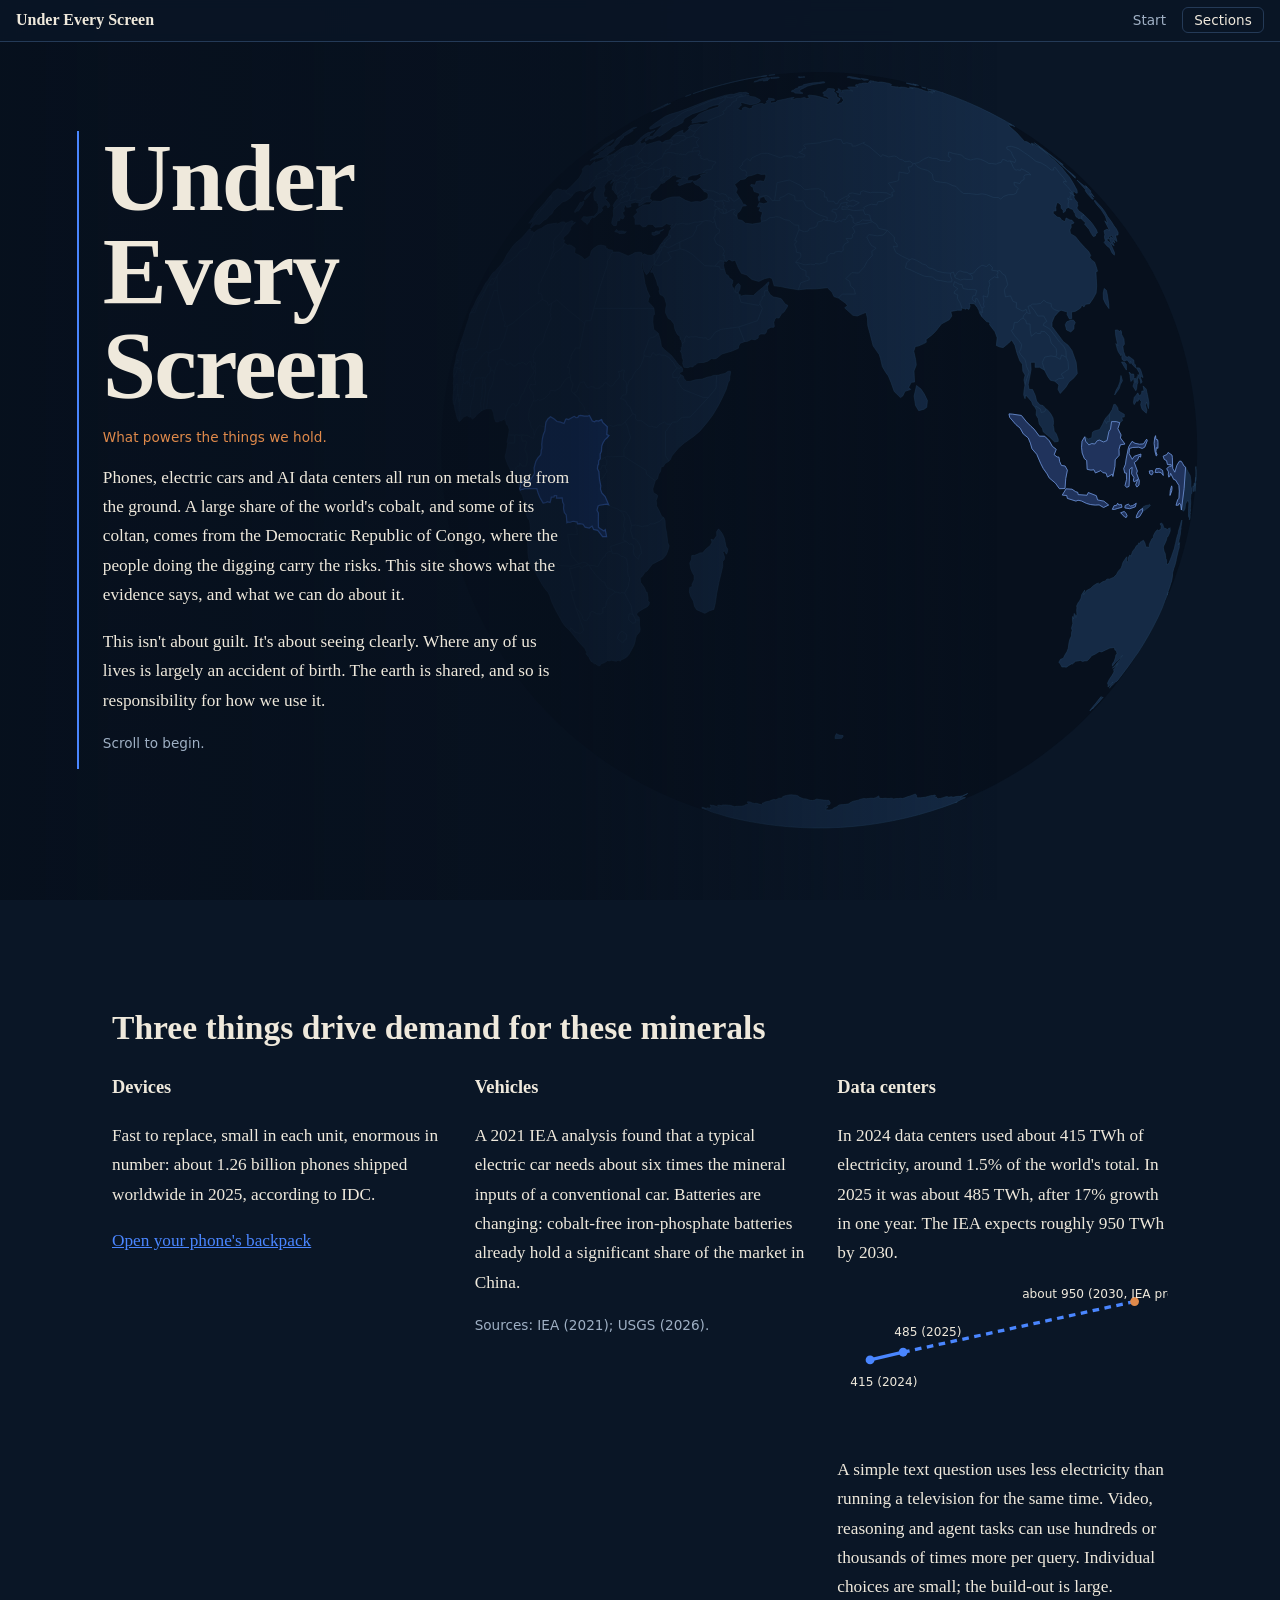
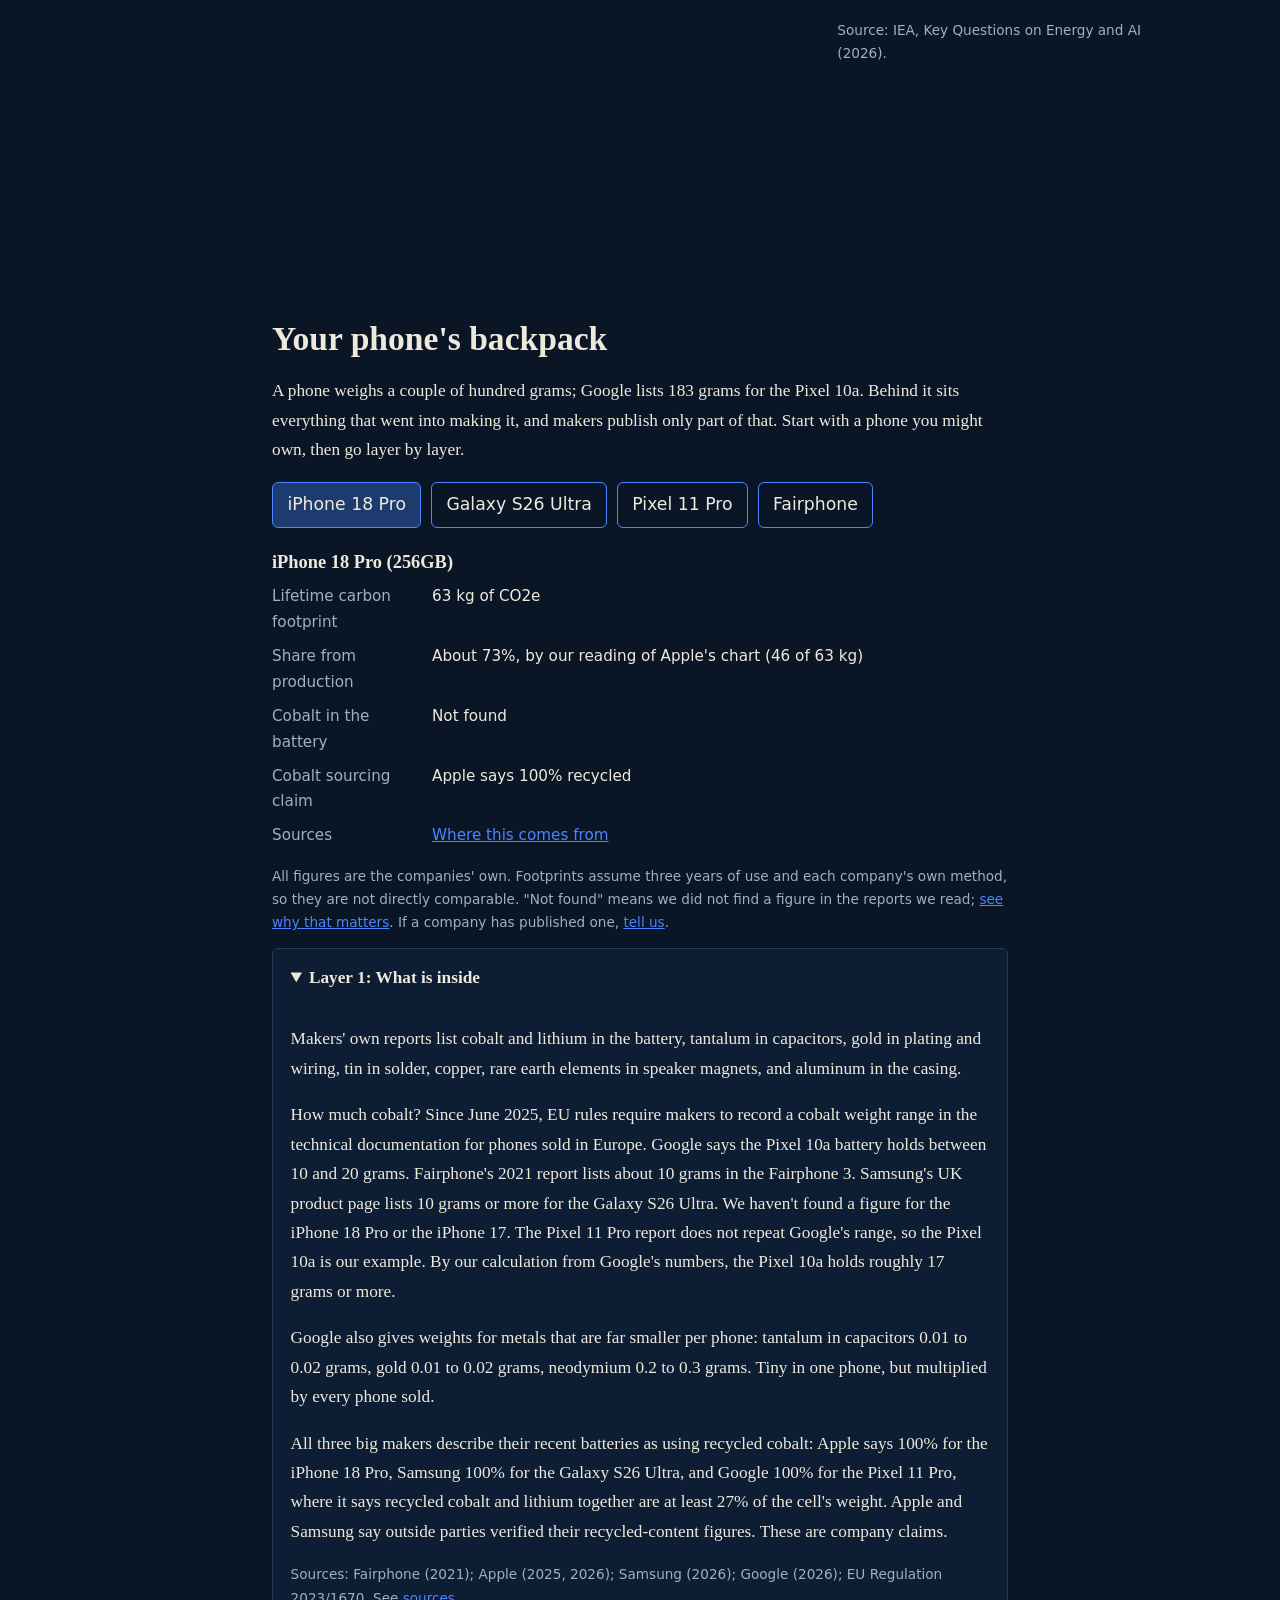
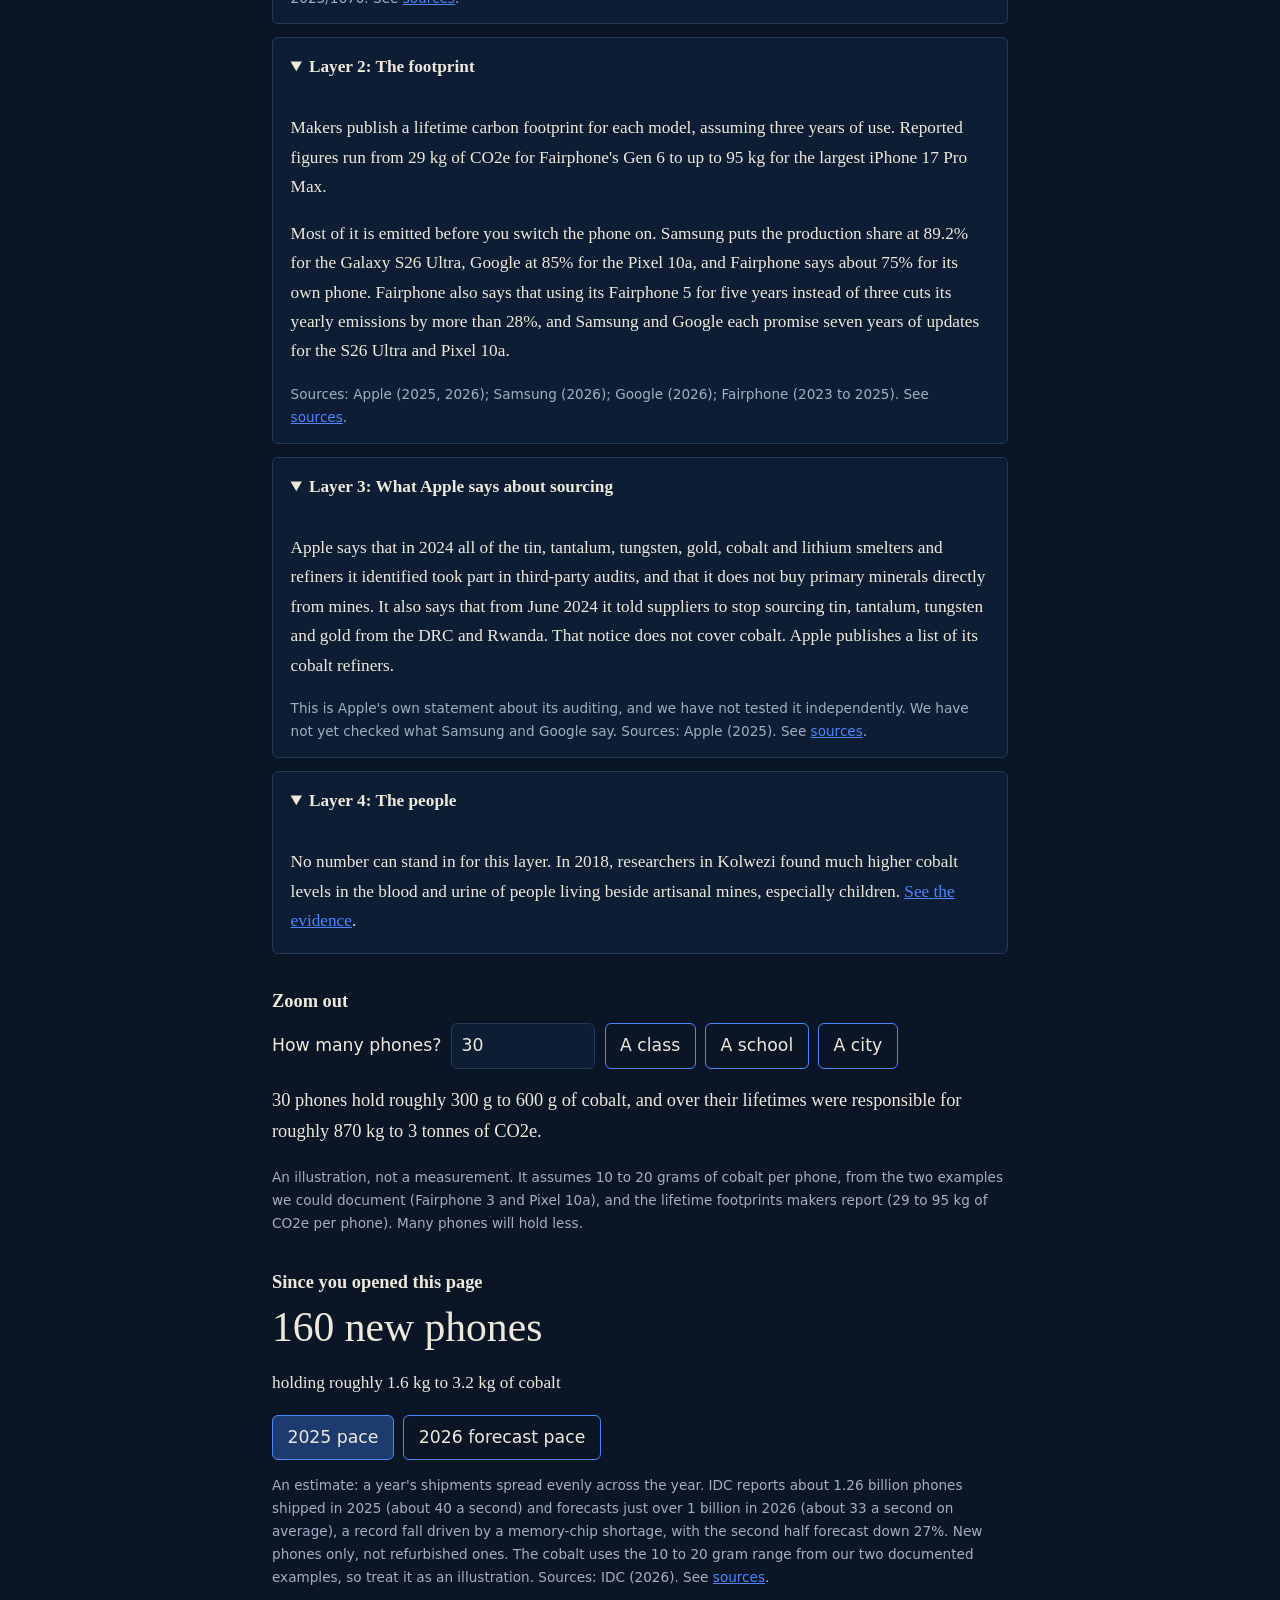
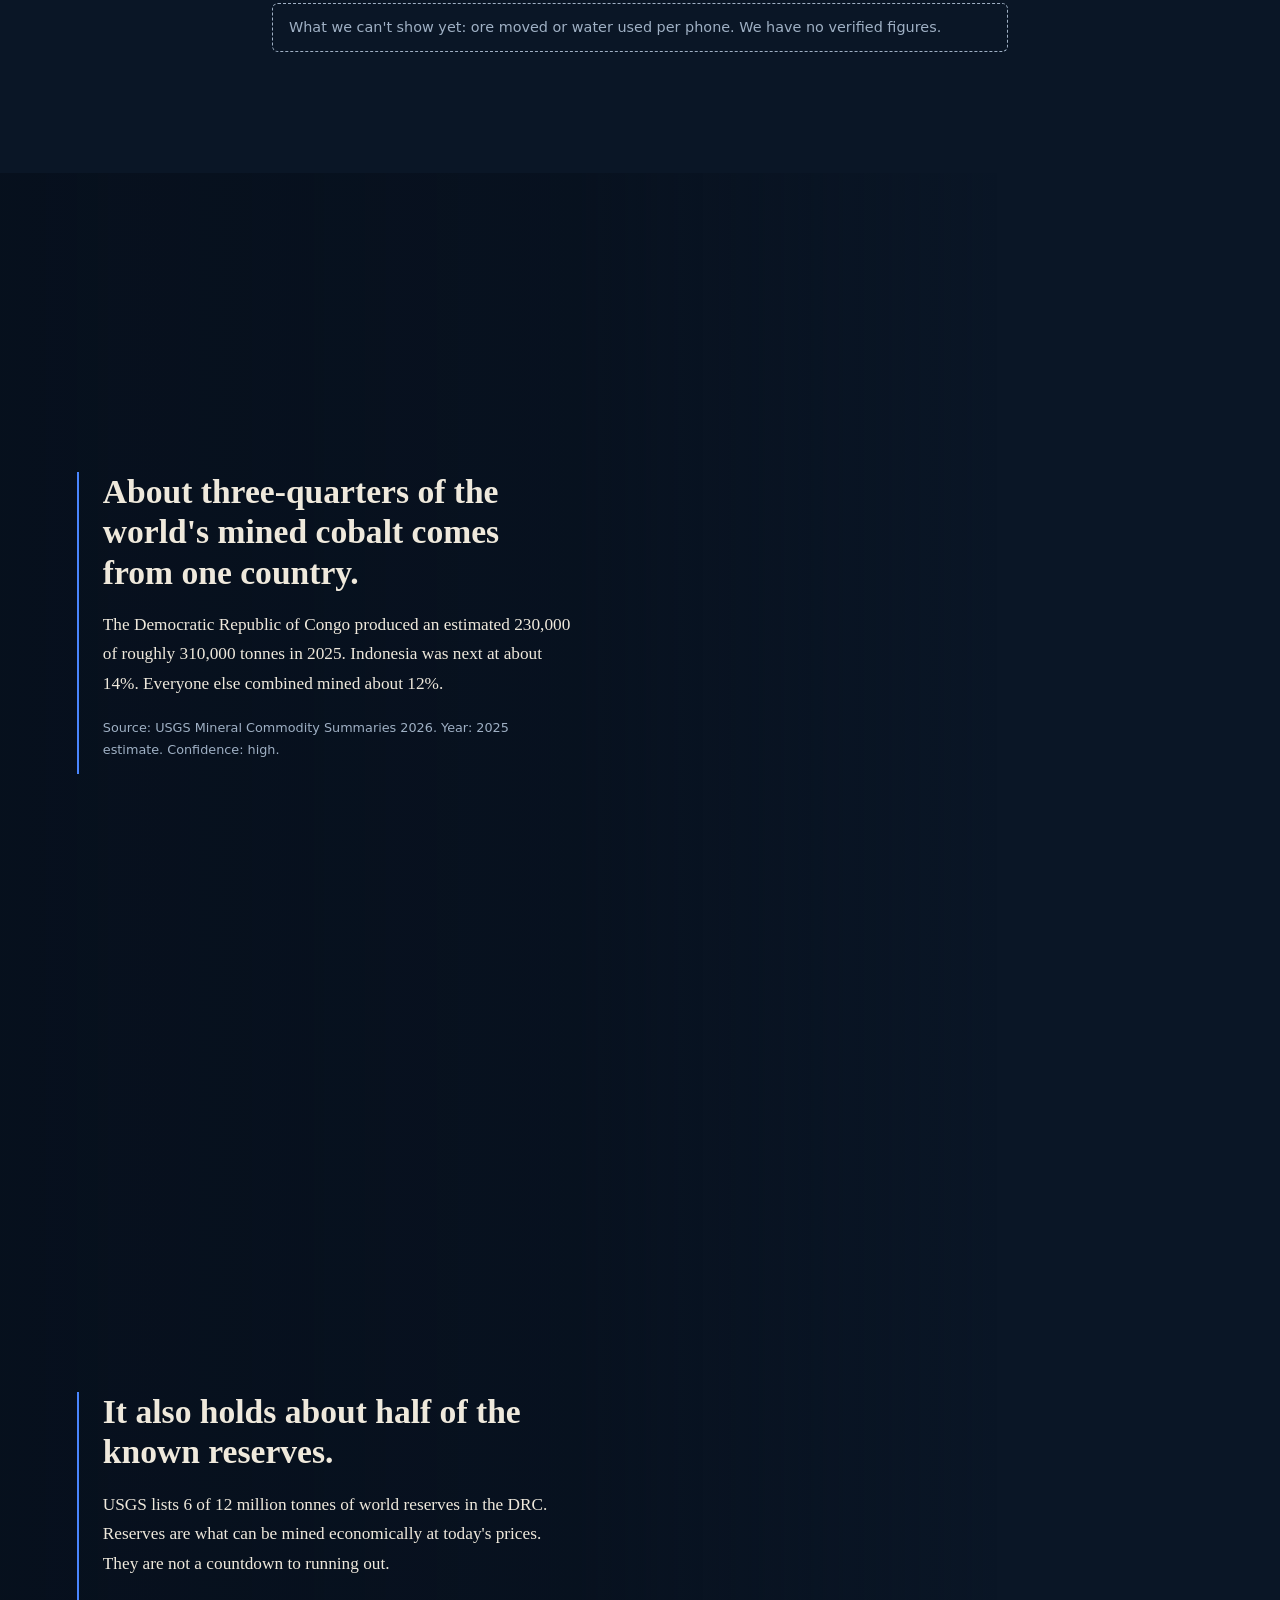
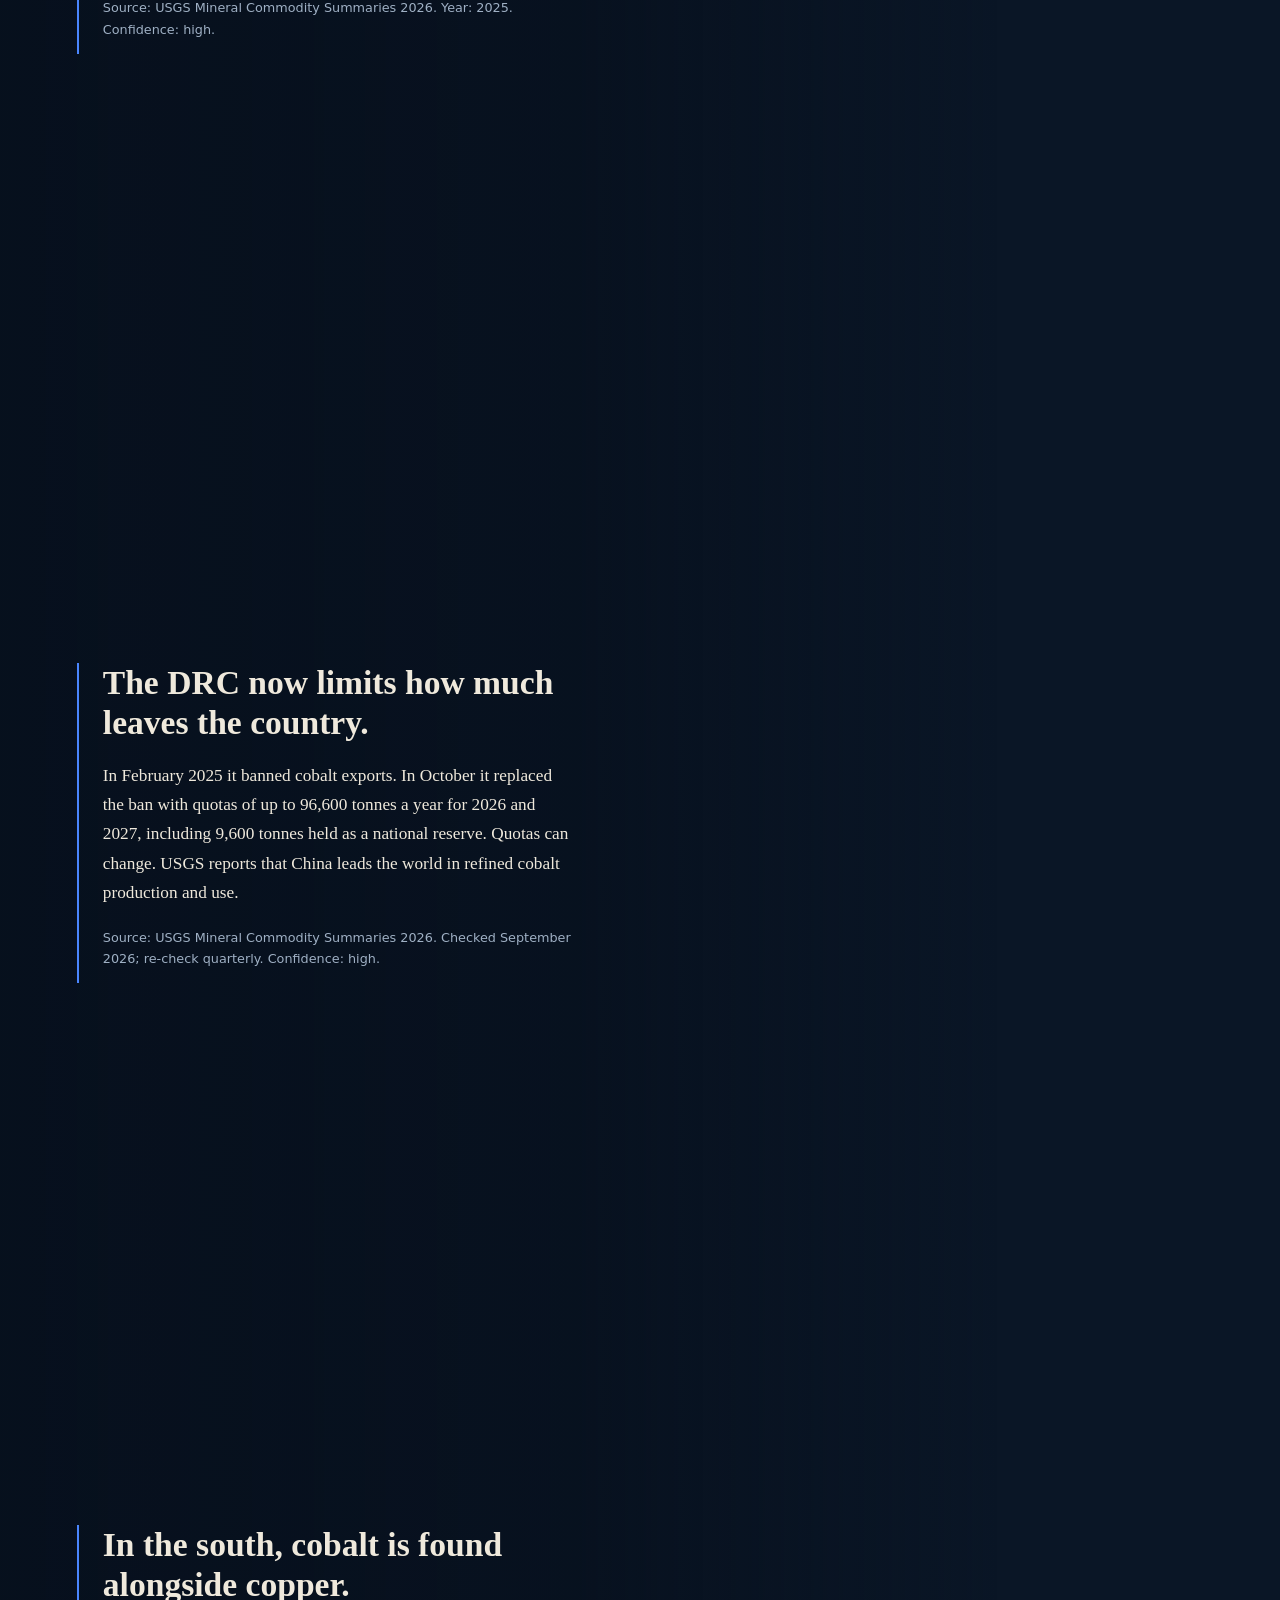
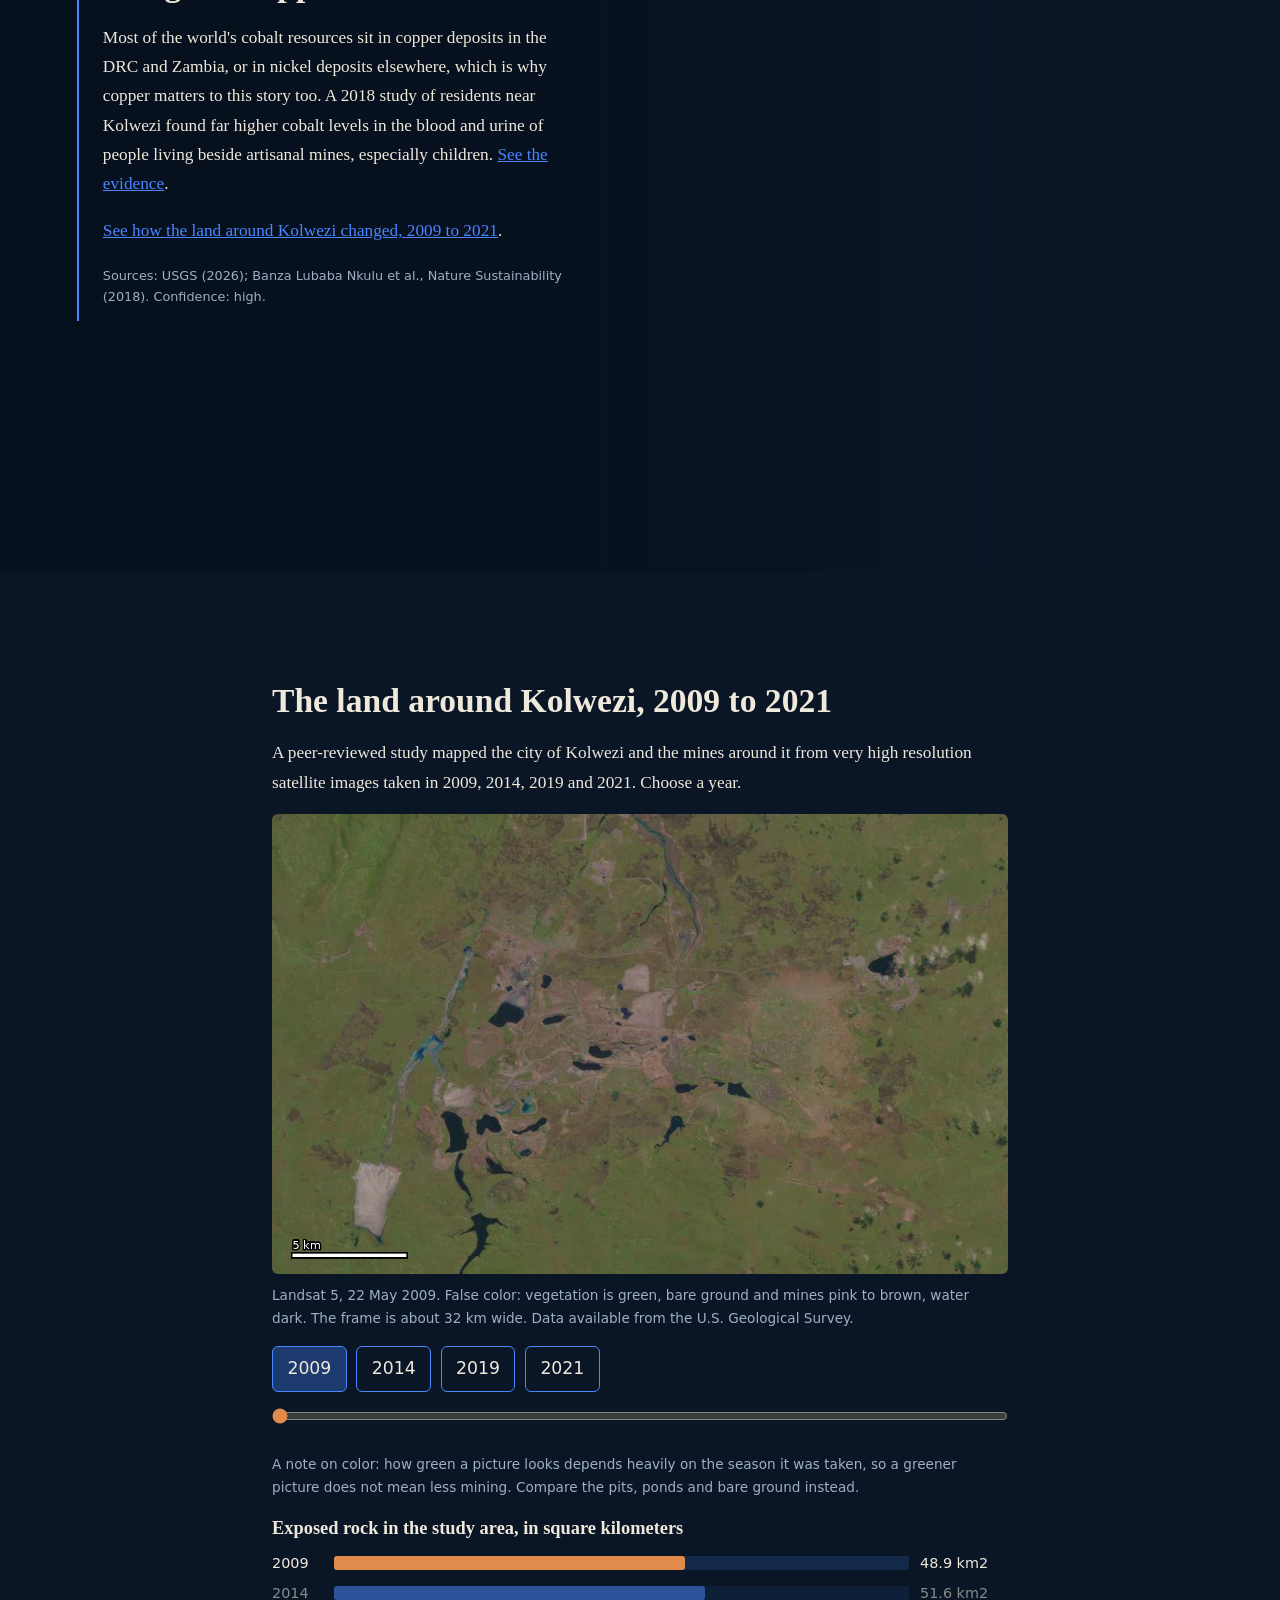
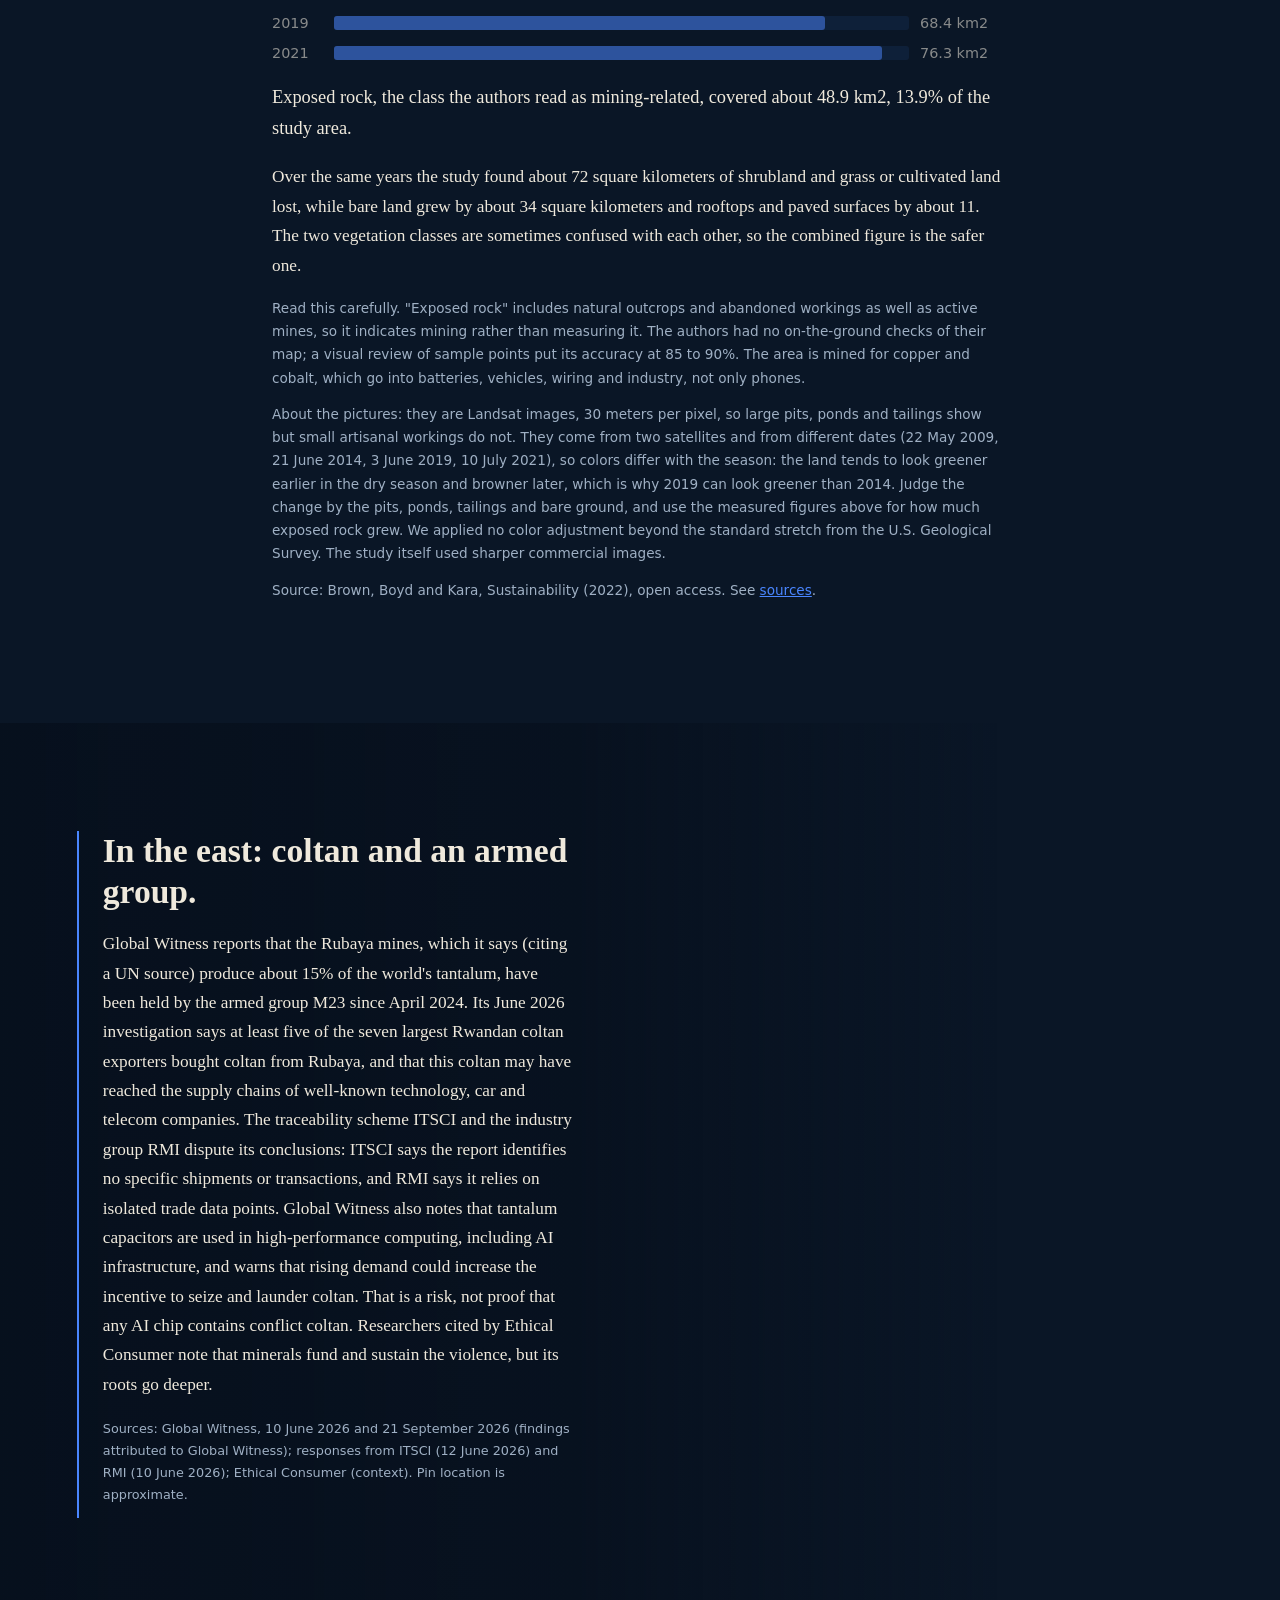
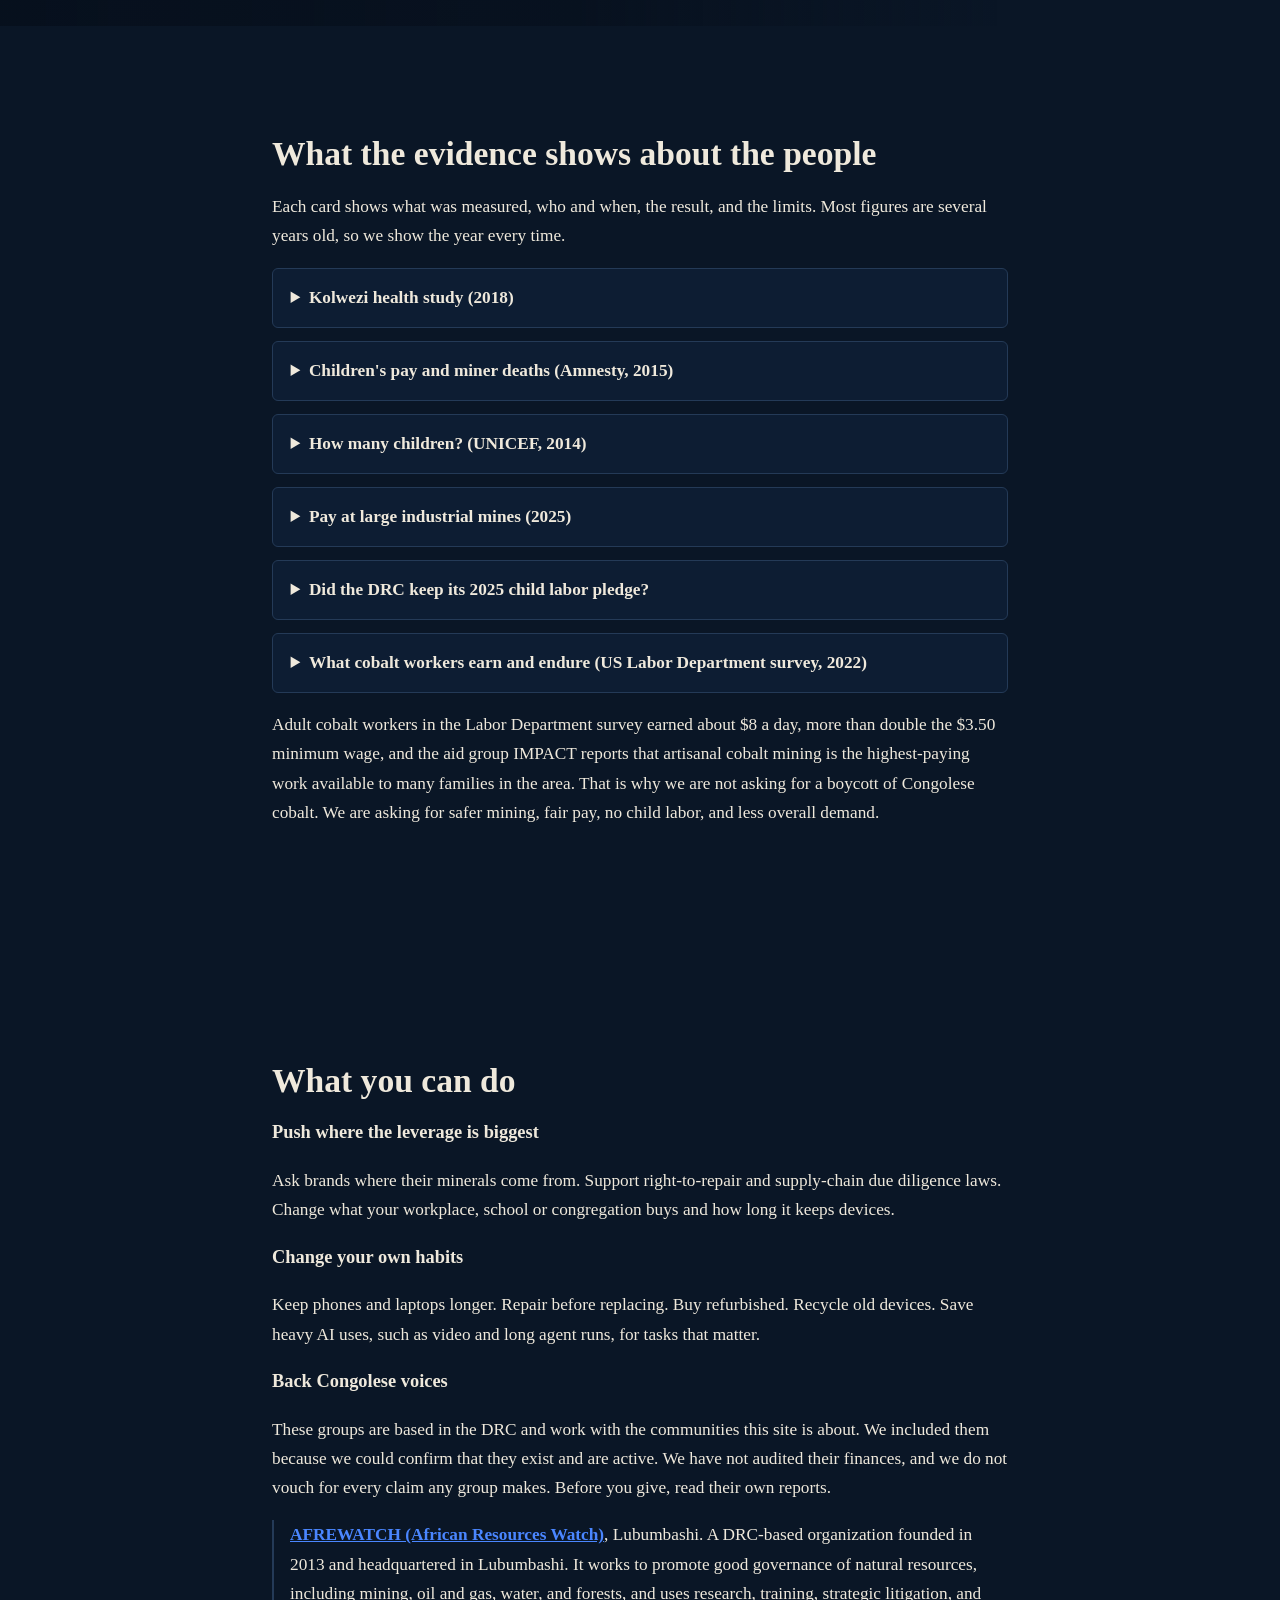
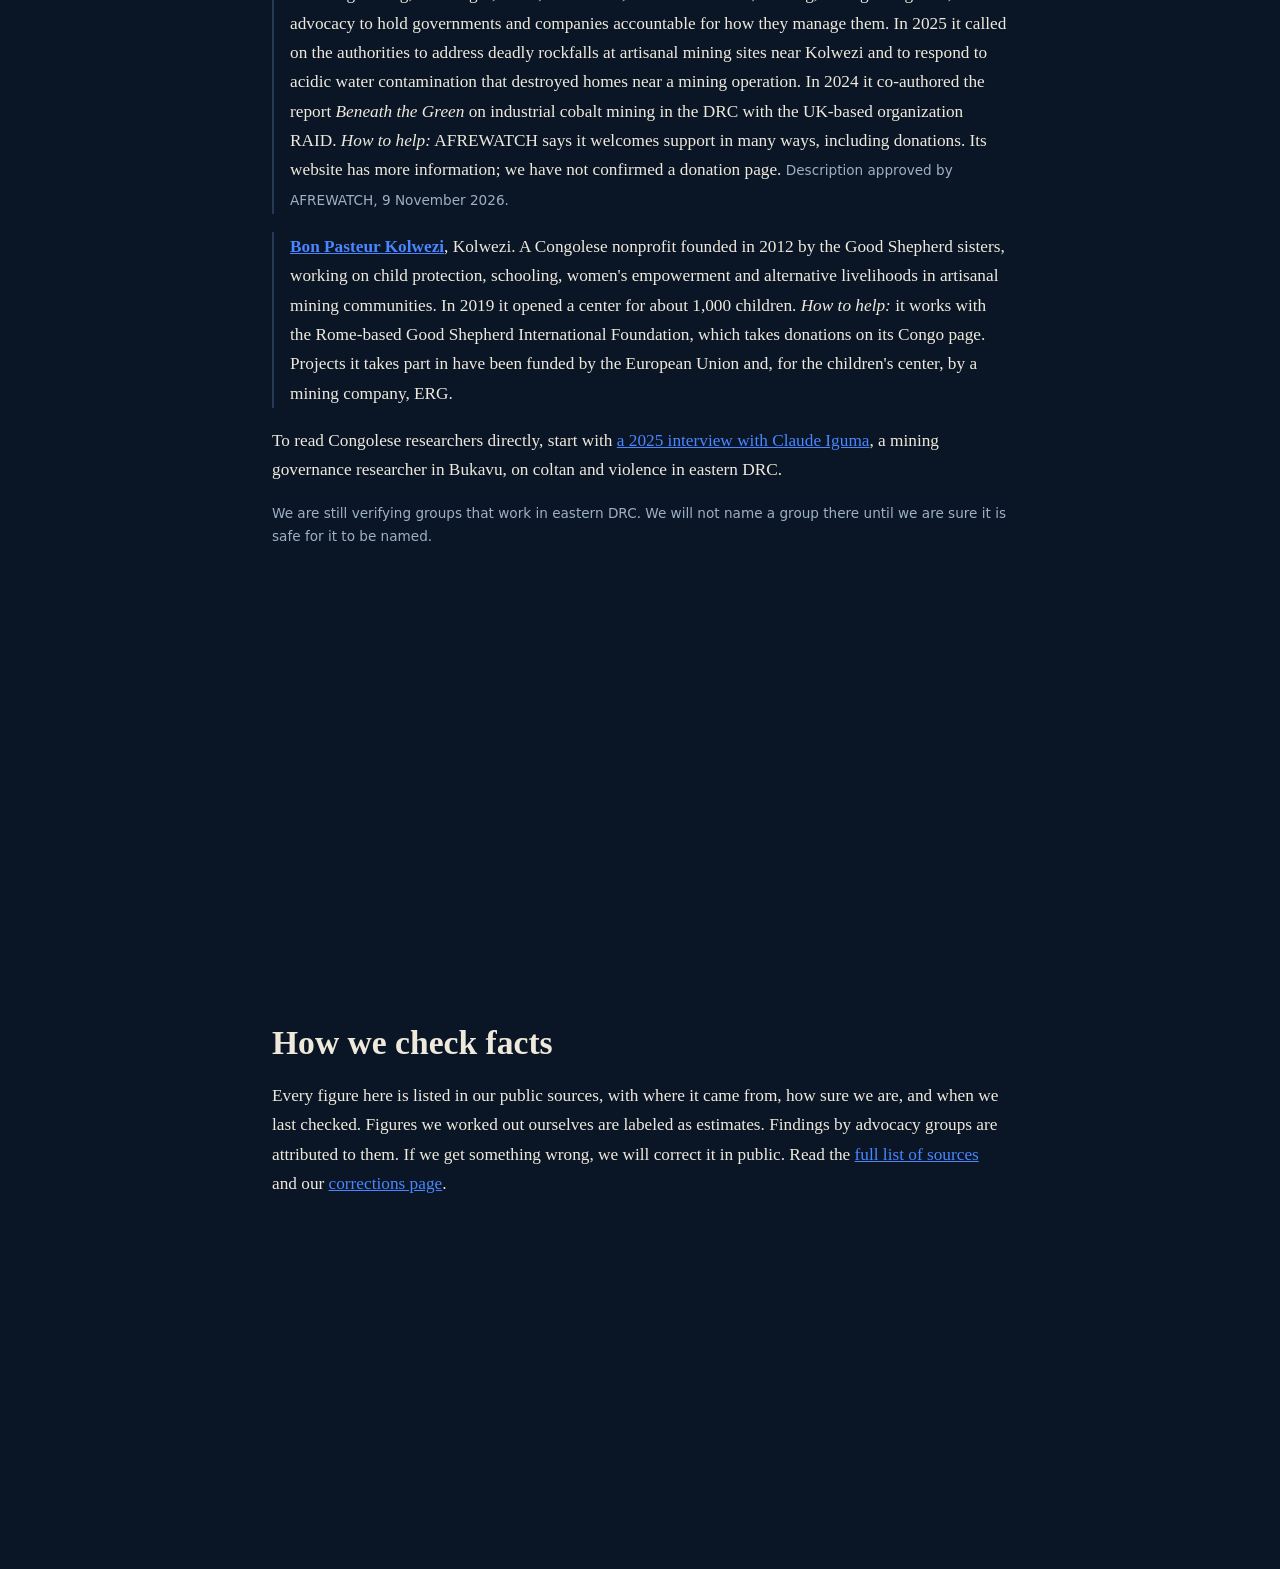
==== index.html @ 9a622165 "Add files via upload" ====
<!doctype html>
<html lang="en"><head><meta charset="utf-8">
<meta name="viewport" content="width=device-width,initial-scale=1">
<title>Under Every Screen</title>
<meta name="description" content="What powers the things we hold: the minerals behind phones, electric cars and AI data centers, and the people who dig them.">
<link rel="icon" href="favicon.svg" type="image/svg+xml"><meta property="og:type" content="website"><meta property="og:site_name" content="Under Every Screen"><meta property="og:title" content="Under Every Screen"><meta property="og:description" content="What powers the things we hold: the minerals behind phones, electric cars and AI data centers, and the people who dig them."><meta name="twitter:card" content="summary_large_image"><link rel="stylesheet" href="style.css"></head>
<body>
<header id="bar"><a class="brand" href="#top">Under Every Screen</a><span class="here" id="here" aria-live="off">Start</span>
<button type="button" id="menu-btn" aria-expanded="false" aria-controls="menu">Sections</button><div id="progress" aria-hidden="true"></div>
<ul id="menu" hidden>
<li><a href="#engines">Three drivers</a></li><li><a href="#backpack">Phone backpack</a></li><li><a href="#cobalt">Cobalt map</a></li><li><a href="#copperbelt">Copperbelt</a></li><li><a href="#kolwezi-land">Kolwezi from above</a></li><li><a href="#kivus">The Kivus</a></li><li><a href="#people">The people</a></li><li><a href="#act">What you can do</a></li><li><a href="#method">How we check facts</a></li><li><a href="sources.html">Sources</a></li>
</ul></header>
<div id="map" aria-hidden="true"></div>

<section class="scrim" data-cam="world" id="top"><div class="panel">
<h1>Under Every Screen</h1>
<p class="tag">What powers the things we hold.</p>
<p>Phones, electric cars and AI data centers all run on metals dug from the ground. A large share of the world's cobalt, and some of its coltan, comes from the Democratic Republic of Congo, where the people doing the digging carry the risks. This site shows what the evidence says, and what we can do about it.</p>
<p>This isn't about guilt. It's about seeing clearly. Where any of us lives is largely an accident of birth. The earth is shared, and so is responsibility for how we use it.</p>
<p class="fine">Scroll to begin.</p></div></section>

<section class="solid" id="engines"><div class="wide">
<h2>Three things drive demand for these minerals</h2>
<div class="cols">
<div><h3>Devices</h3><p>Fast to replace, small in each unit, enormous in number: about 1.26 billion phones shipped worldwide in 2025, according to IDC.</p>
<p><a href="#backpack">Open your phone's backpack</a></p></div>
<div><h3>Vehicles</h3><p>A 2021 IEA analysis found that a typical electric car needs about six times the mineral inputs of a conventional car. Batteries are changing: cobalt-free iron-phosphate batteries already hold a significant share of the market in China.</p><p class="fine">Sources: IEA (2021); USGS (2026).</p></div>
<div><h3>Data centers</h3><p>In 2024 data centers used about 415 TWh of electricity, around 1.5% of the world's total. In 2025 it was about 485 TWh, after 17% growth in one year. The IEA expects roughly 950 TWh by 2030.</p>
<svg class="chart" viewBox="0 0 300 130" role="img" aria-label="Data center electricity use: 415 TWh in 2024, 485 in 2025, about 950 projected for 2030">
<polyline points="30,68 60,61" fill="none" stroke="#4a86ff" stroke-width="3"/>
<polyline points="60,61 270,15" fill="none" stroke="#4a86ff" stroke-width="3" stroke-dasharray="6 5"/>
<g fill="#efe9dc" font-size="11" font-family="system-ui"><circle cx="30" cy="68" r="4" fill="#4a86ff"/><circle cx="60" cy="61" r="4" fill="#4a86ff"/><circle cx="270" cy="15" r="4" fill="#e08a4b"/>
<text x="12" y="92">415 (2024)</text><text x="52" y="46">485 (2025)</text><text x="168" y="12">about 950 (2030, IEA projection)</text></g></svg>
<p>A simple text question uses less electricity than running a television for the same time. Video, reasoning and agent tasks can use hundreds or thousands of times more per query. Individual choices are small; the build-out is large.</p><p class="fine">Source: IEA, Key Questions on Energy and AI (2026).</p></div>
</div></div></section>

<section class="solid" id="backpack"><div class="wide" style="max-width:46rem">
<h2>Your phone's backpack</h2>
<p>A phone weighs a couple of hundred grams; Google lists 183 grams for the Pixel 10a. Behind it sits everything that went into making it, and makers publish only part of that. Start with a phone you might own, then go layer by layer.</p>
<div class="zoom pick" id="phonepick" role="group" aria-label="Pick a phone"><button type="button" data-p="ip" aria-pressed="true">iPhone 18 Pro</button><button type="button" data-p="gs" aria-pressed="false">Galaxy S26 Ultra</button><button type="button" data-p="px" aria-pressed="false">Pixel 11 Pro</button><button type="button" data-p="fp" aria-pressed="false">Fairphone</button></div>
<h3 id="phone-name" style="margin-top:1.2rem"></h3><dl id="card"></dl>
<p class="fine">All figures are the companies' own. Footprints assume three years of use and each company's own method, so they are not directly comparable. "Not found" means we did not find a figure in the reports we read; <a href="sources.html#de-21">see why that matters</a>. If a company has published one, <a href="corrections.html">tell us</a>.</p>
<details open><summary>Layer 1: What is inside</summary>
<p>Makers' own reports list cobalt and lithium in the battery, tantalum in capacitors, gold in plating and wiring, tin in solder, copper, rare earth elements in speaker magnets, and aluminum in the casing.</p>
<p>How much cobalt? Since June 2025, EU rules require makers to record a cobalt weight range in the technical documentation for phones sold in Europe. Google says the Pixel 10a battery holds between 10 and 20 grams. Fairphone's 2021 report lists about 10 grams in the Fairphone 3. Samsung's UK product page lists 10 grams or more for the Galaxy S26 Ultra. We haven't found a figure for the iPhone 18 Pro or the iPhone 17. The Pixel 11 Pro report does not repeat Google's range, so the Pixel 10a is our example. By our calculation from Google's numbers, the Pixel 10a holds roughly 17 grams or more.</p>
<p>Google also gives weights for metals that are far smaller per phone: tantalum in capacitors 0.01 to 0.02 grams, gold 0.01 to 0.02 grams, neodymium 0.2 to 0.3 grams. Tiny in one phone, but multiplied by every phone sold.</p>
<p>All three big makers describe their recent batteries as using recycled cobalt: Apple says 100% for the iPhone 18 Pro, Samsung 100% for the Galaxy S26 Ultra, and Google 100% for the Pixel 11 Pro, where it says recycled cobalt and lithium together are at least 27% of the cell's weight. Apple and Samsung say outside parties verified their recycled-content figures. These are company claims.</p>
<p class="fine">Sources: Fairphone (2021); Apple (2025, 2026); Samsung (2026); Google (2026); EU Regulation 2023/1670. See <a href="sources.html#de-23">sources</a>.</p></details>
<details open><summary>Layer 2: The footprint</summary>
<p>Makers publish a lifetime carbon footprint for each model, assuming three years of use. Reported figures run from 29 kg of CO2e for Fairphone's Gen 6 to up to 95 kg for the largest iPhone 17 Pro Max.</p>
<p>Most of it is emitted before you switch the phone on. Samsung puts the production share at 89.2% for the Galaxy S26 Ultra, Google at 85% for the Pixel 10a, and Fairphone says about 75% for its own phone. Fairphone also says that using its Fairphone 5 for five years instead of three cuts its yearly emissions by more than 28%, and Samsung and Google each promise seven years of updates for the S26 Ultra and Pixel 10a.</p>
<p class="fine">Sources: Apple (2025, 2026); Samsung (2026); Google (2026); Fairphone (2023 to 2025). See <a href="sources.html#de-08">sources</a>.</p></details>
<details open><summary>Layer 3: What Apple says about sourcing</summary>
<p>Apple says that in 2024 all of the tin, tantalum, tungsten, gold, cobalt and lithium smelters and refiners it identified took part in third-party audits, and that it does not buy primary minerals directly from mines. It also says that from June 2024 it told suppliers to stop sourcing tin, tantalum, tungsten and gold from the DRC and Rwanda. That notice does not cover cobalt. Apple publishes a list of its cobalt refiners.</p>
<p class="fine">This is Apple's own statement about its auditing, and we have not tested it independently. We have not yet checked what Samsung and Google say. Sources: Apple (2025). See <a href="sources.html#de-17">sources</a>.</p></details>
<details open><summary>Layer 4: The people</summary>
<p>No number can stand in for this layer. In 2018, researchers in Kolwezi found much higher cobalt levels in the blood and urine of people living beside artisanal mines, especially children. <a href="#health-study">See the evidence</a>.</p></details>
<h3 style="margin-top:2rem">Zoom out</h3>
<div class="zoom"><label for="n">How many phones?</label><input id="n" type="number" min="0" max="1000000000" value="30" inputmode="numeric">
<button type="button" data-n="30">A class</button><button type="button" data-n="1000">A school</button><button type="button" data-n="1000000">A city</button></div>
<p class="out" id="out" aria-live="polite"></p>
<p class="fine">An illustration, not a measurement. It assumes 10 to 20 grams of cobalt per phone, from the two examples we could document (Fairphone 3 and Pixel 10a), and the lifetime footprints makers report (29 to 95 kg of CO2e per phone). Many phones will hold less.</p>
<h3 style="margin-top:2rem">Since you opened this page</h3>
<p class="out" id="ticker" role="timer" aria-live="off" style="font-size:2.6rem;line-height:1.1;margin:.3rem 0">0</p>
<p id="tickerSub"></p>
<div class="zoom pick" id="ratepick" role="group" aria-label="Choose a shipment pace"><button type="button" data-r="40" aria-pressed="true">2025 pace</button><button type="button" data-r="33" aria-pressed="false">2026 forecast pace</button></div>
<p class="fine">An estimate: a year's shipments spread evenly across the year. IDC reports about 1.26 billion phones shipped in 2025 (about 40 a second) and forecasts just over 1 billion in 2026 (about 33 a second on average), a record fall driven by a memory-chip shortage, with the second half forecast down 27%. New phones only, not refurbished ones. The cobalt uses the 10 to 20 gram range from our two documented examples, so treat it as an illustration. Sources: IDC (2026). See <a href="sources.html#de-01">sources</a>.</p>
<div class="todo">What we can't show yet: ore moved or water used per phone. We have no verified figures.</div>
</div></section>

<section class="scrim" data-cam="world" data-layer="prod" id="cobalt"><div class="panel">
<h2>About three-quarters of the world's mined cobalt comes from one country.</h2>
<p>The Democratic Republic of Congo produced an estimated 230,000 of roughly 310,000 tonnes in 2025. Indonesia was next at about 14%. Everyone else combined mined about 12%.</p>
<p class="chip">Source: USGS Mineral Commodity Summaries 2026. Year: 2025 estimate. Confidence: high.</p></div></section>

<section class="scrim" data-cam="drc" data-layer="reserves" id="reserves"><div class="panel">
<h2>It also holds about half of the known reserves.</h2>
<p>USGS lists 6 of 12 million tonnes of world reserves in the DRC. Reserves are what can be mined economically at today's prices. They are not a countdown to running out.</p>
<p class="chip">Source: USGS Mineral Commodity Summaries 2026. Year: 2025. Confidence: high.</p></div></section>

<section class="scrim" data-cam="drc" id="quotas"><div class="panel">
<h2>The DRC now limits how much leaves the country.</h2>
<p>In February 2025 it banned cobalt exports. In October it replaced the ban with quotas of up to 96,600 tonnes a year for 2026 and 2027, including 9,600 tonnes held as a national reserve. Quotas can change. USGS reports that China leads the world in refined cobalt production and use.</p>
<p class="chip">Source: USGS Mineral Commodity Summaries 2026. Checked September 2026; re-check quarterly. Confidence: high.</p></div></section>

<section class="scrim" data-cam="copper" id="copperbelt"><div class="panel">
<h2>In the south, cobalt is found alongside copper.</h2>
<p>Most of the world's cobalt resources sit in copper deposits in the DRC and Zambia, or in nickel deposits elsewhere, which is why copper matters to this story too. A 2018 study of residents near Kolwezi found far higher cobalt levels in the blood and urine of people living beside artisanal mines, especially children. <a href="#health-study">See the evidence</a>.</p>
<p><a href="#kolwezi-land">See how the land around Kolwezi changed, 2009 to 2021</a>.</p>
<p class="chip">Sources: USGS (2026); Banza Lubaba Nkulu et al., Nature Sustainability (2018). Confidence: high.</p></div></section>

<section class="solid" id="kolwezi-land"><div class="wide" style="max-width:46rem">
<h2>The land around Kolwezi, 2009 to 2021</h2>
<p>A peer-reviewed study mapped the city of Kolwezi and the mines around it from very high resolution satellite images taken in 2009, 2014, 2019 and 2021. Choose a year.</p>
<figure id="sat-fig" hidden style="margin:1rem 0"><img id="sat-img" alt="" style="width:100%;height:auto;border-radius:6px"><figcaption id="sat-cap" class="fine"></figcaption></figure>
<div class="zoom pick" id="yearpick" role="group" aria-label="Choose a year"><button type="button" data-y="0" aria-pressed="true">2009</button><button type="button" data-y="1" aria-pressed="false">2014</button><button type="button" data-y="2" aria-pressed="false">2019</button><button type="button" data-y="3" aria-pressed="false">2021</button></div>
<input type="range" id="yr" min="0" max="3" step="1" value="0" aria-label="Year" style="width:100%;margin:1rem 0;accent-color:#e08a4b">
<p class="fine">A note on color: how green a picture looks depends heavily on the season it was taken, so a greener picture does not mean less mining. Compare the pits, ponds and bare ground instead.</p>
<h3>Exposed rock in the study area, in square kilometers</h3>
<div id="bars"></div>
<p class="out" id="yrtext"></p>
<p>Over the same years the study found about 72 square kilometers of shrubland and grass or cultivated land lost, while bare land grew by about 34 square kilometers and rooftops and paved surfaces by about 11. The two vegetation classes are sometimes confused with each other, so the combined figure is the safer one.</p>
<p class="fine">Read this carefully. "Exposed rock" includes natural outcrops and abandoned workings as well as active mines, so it indicates mining rather than measuring it. The authors had no on-the-ground checks of their map; a visual review of sample points put its accuracy at 85 to 90%. The area is mined for copper and cobalt, which go into batteries, vehicles, wiring and industry, not only phones.</p>
<p class="fine">About the pictures: they are Landsat images, 30 meters per pixel, so large pits, ponds and tailings show but small artisanal workings do not. They come from two satellites and from different dates (22 May 2009, 21 June 2014, 3 June 2019, 10 July 2021), so colors differ with the season: the land tends to look greener earlier in the dry season and browner later, which is why 2019 can look greener than 2014. Judge the change by the pits, ponds, tailings and bare ground, and use the measured figures above for how much exposed rock grew. We applied no color adjustment beyond the standard stretch from the U.S. Geological Survey. The study itself used sharper commercial images.</p>
<p class="fine">Source: Brown, Boyd and Kara, Sustainability (2022), open access. See <a href="sources.html#sa-01">sources</a>.</p>
</div></section>

<section class="scrim" data-cam="kivus" id="kivus"><div class="panel">
<h2>In the east: coltan and an armed group.</h2>
<p>Global Witness reports that the Rubaya mines, which it says (citing a UN source) produce about 15% of the world's tantalum, have been held by the armed group M23 since April 2024. Its June 2026 investigation says at least five of the seven largest Rwandan coltan exporters bought coltan from Rubaya, and that this coltan may have reached the supply chains of well-known technology, car and telecom companies. The traceability scheme ITSCI and the industry group RMI dispute its conclusions: ITSCI says the report identifies no specific shipments or transactions, and RMI says it relies on isolated trade data points. Global Witness also notes that tantalum capacitors are used in high-performance computing, including AI infrastructure, and warns that rising demand could increase the incentive to seize and launder coltan. That is a risk, not proof that any AI chip contains conflict coltan. Researchers cited by Ethical Consumer note that minerals fund and sustain the violence, but its roots go deeper.</p>
<p class="chip">Sources: Global Witness, 10 June 2026 and 21 September 2026 (findings attributed to Global Witness); responses from ITSCI (12 June 2026) and RMI (10 June 2026); Ethical Consumer (context). Pin location is approximate.</p></div></section>

<section class="solid" id="people"><div class="wide" style="max-width:46rem">
<h2>What the evidence shows about the people</h2>
<p>Each card shows what was measured, who and when, the result, and the limits. Most figures are several years old, so we show the year every time.</p>

<details id="health-study"><summary>Kolwezi health study (2018)</summary><dl>
<dt>Measured</dt><dd>Cobalt in the blood and urine of residents.</dd>
<dt>Who and when</dt><dd>People living in an artisanal mining neighborhood in Kolwezi, compared with a control area. Press reports give 72 residents, including 32 children. 2018.</dd>
<dt>Result</dt><dd>Much higher cobalt levels near the mines, largest in children, who also showed evidence of oxidative DNA damage.</dd>
<dt>Limits</dt><dd>Small sample from one neighborhood. Long-term health effects are unclear.</dd>
<dt>Source</dt><dd><a href="https://www.nature.com/articles/s41893-018-0139-4">Banza Lubaba Nkulu et al., Nature Sustainability (2018)</a></dd>
<dt>Confidence</dt><dd>High for what the study found.</dd></dl></details>

<details id="pay-and-deaths"><summary>Children's pay and miner deaths (Amnesty, 2015)</summary><dl>
<dt>Measured</dt><dd>Interviews with artisanal miners, including children, in southern DRC.</dd>
<dt>Who and when</dt><dd>Amnesty International interviews in 2015; deaths counted from September 2014 to December 2015.</dd>
<dt>Result</dt><dd>Children reported earning about $1 to $2 a day. At least 80 miners died in underground collapses and accidents.</dd>
<dt>Limits</dt><dd>Dated. The death count may be an undercount. This is children's pay only; adult earnings are in the 2022 survey card below.</dd>
<dt>Source</dt><dd><a href="https://www.amnesty.org/en/latest/campaigns/2016/06/drc-cobalt-child-labour/">Amnesty International (2016)</a></dd>
<dt>Confidence</dt><dd>Medium.</dd></dl></details>

<details id="children-estimate"><summary>How many children? (UNICEF, 2014)</summary><dl>
<dt>Measured</dt><dd>Estimated number of children working in mines.</dd>
<dt>Who and when</dt><dd>UNICEF estimate for southern DRC, 2014, cited by Amnesty. A 2023 PNAS review of site studies gives 35,000 for 2017. The US Department of Labor's 2021 report gives a range for children working as artisanal cobalt miners.</dd>
<dt>Result</dt><dd>About 40,000 children (UNICEF, 2014); about 35,000 (2017); between 5,000 and 35,000 as artisanal cobalt miners (US Department of Labor, 2021).</dd>
<dt>Limits</dt><dd>The estimates count different things: UNICEF counts children in mining across southern DRC, the Labor Department counts artisanal cobalt miners. We found no reliable current count.</dd>
<dt>Source</dt><dd><a href="https://www.amnesty.org/en/latest/campaigns/2016/06/drc-cobalt-child-labour/">Amnesty International</a>; <a href="https://www.pnas.org/doi/10.1073/pnas.2212037120">PNAS (2023)</a>; <a href="https://www.dol.gov/sites/dolgov/files/ILAB/child_labor_reports/tda2021/Congo-Democratic-Republic-of-the.pdf">US Department of Labor (2021)</a></dd>
<dt>Confidence</dt><dd>Medium.</dd></dl></details>

<details id="industrial-wages"><summary>Pay at large industrial mines (2025)</summary><dl>
<dt>Measured</dt><dd>Worker interviews compared with a calculated living wage.</dd>
<dt>Who and when</dt><dd>More than 30 workers at six mines in Kolwezi, early 2025, by RAID and CAJJ.</dd>
<dt>Result</dt><dd>Many were paid below a living wage of USD 520 a month.</dd>
<dt>Limits</dt><dd>Small interview sample. It shows low pay is not only an artisanal problem.</dd>
<dt>Source</dt><dd><a href="https://raid-uk.org/drc-kolwezi-living-wage-mine-workers-rights-2025/">RAID and CAJJ (2025)</a></dd>
<dt>Confidence</dt><dd>Medium.</dd></dl></details>

<details id="pledge"><summary>Did the DRC keep its 2025 child labor pledge?</summary><dl>
<dt>Measured</dt><dd>What the government promised, and what independent assessments found.</dd>
<dt>Who and when</dt><dd>In August 2017 the government announced a national strategy and a commitment to end child labor in mining by 2025, the first time it acknowledged that children work in artisanal cobalt mines. The US Department of Labor assessed progress in its 2024 report. The International Labour Organization says the government set up a commission, CISTEMA, to coordinate action.</dd>
<dt>Result</dt><dd>We found no evidence that child labor in mining was eliminated by 2025. The US Department of Labor reports that the government extended its strategy from 2025 to 2030 because child labor in mining remained a problem, and rated the DRC's 2024 progress as "minimal advancement." It noted no complaint mechanism, no unannounced labor inspections, and no published enforcement data. A 2022 Labor Department survey found that about two-thirds of artisanal-site workers and a quarter of industrial-site workers said children work at their worksite.</dd>
<dt>Limits</dt><dd>The Labor Department does not say when the extension was decided, and we have not found the Congolese government's own document. The survey answers are workers' reports, not a count of children. Nothing here covers the period after 2024.</dd>
<dt>Source</dt><dd><a href="https://www.amnesty.org/en/latest/news/2017/09/democratic-republic-of-congo-government-must-deliver-on-pledge-to-end-child-mining-labour-by-2025/">Amnesty International (2017)</a>; <a href="https://www.dol.gov/sites/dolgov/files/ILAB/child_labor_reports/tda2024/Congo-Democratic-Republic-of-DRC.pdf">US Department of Labor (2024)</a>; <a href="https://www.dol.gov/sites/dolgov/files/ILAB/DRC-FL-Cobalt-Report-508.pdf">US Department of Labor survey (2023)</a>; <a href="https://www.ilo.org/resource/news/tiny-mighty-voices-against-child-labour-cobalt-mining">ILO (2023)</a></dd>
<dt>Confidence</dt><dd>Medium to high.</dd></dl></details>

<details id="worker-survey"><summary>What cobalt workers earn and endure (US Labor Department survey, 2022)</summary><dl>
<dt>Measured</dt><dd>Earnings, hazards, forced labor indicators and children at worksites, reported by adult cobalt workers.</dd>
<dt>Who and when</dt><dd>946 adult cobalt workers near mines in Haut-Katanga and Lualaba, interviewed 6 to 22 August 2022. Published May 2023.</dd>
<dt>Result</dt><dd>Workers earned about $8 a day on average ($9 at artisanal sites, $6 at industrial sites), against a minimum wage of $3.50. Most were exposed to dust or fumes without proper protection (84%), and 63% had been hurt or sick because of the work. Among the 28% of workers employed by a mine operator, 78% experienced forced labor as the International Labour Organization defines it. The study estimates 67,000 to 80,000 workers in forced labor.</dd>
<dt>Limits</dt><dd>Self-employed workers, most artisanal miners, were not assessed for forced labor, and only 48 employed artisanal workers were interviewed. The sample came from households near mines, found with help from community leaders. Earnings are self-reported.</dd>
<dt>Source</dt><dd><a href="https://www.dol.gov/sites/dolgov/files/ILAB/DRC-FL-Cobalt-Report-508.pdf">US Department of Labor and ICF (2023)</a></dd>
<dt>Confidence</dt><dd>High for what the survey found; medium for the forced labor estimate.</dd></dl></details>

<p>Adult cobalt workers in the Labor Department survey earned about $8 a day, more than double the $3.50 minimum wage, and the aid group IMPACT reports that artisanal cobalt mining is the highest-paying work available to many families in the area. That is why we are not asking for a boycott of Congolese cobalt. We are asking for safer mining, fair pay, no child labor, and less overall demand.</p>
</div></section>

<section class="solid" id="act"><div class="wide" style="max-width:46rem">
<h2>What you can do</h2>
<h3>Push where the leverage is biggest</h3><p>Ask brands where their minerals come from. Support right-to-repair and supply-chain due diligence laws. Change what your workplace, school or congregation buys and how long it keeps devices.</p>
<h3>Change your own habits</h3><p>Keep phones and laptops longer. Repair before replacing. Buy refurbished. Recycle old devices. Save heavy AI uses, such as video and long agent runs, for tasks that matter.</p>
<h3>Back Congolese voices</h3>
<p>These groups are based in the DRC and work with the communities this site is about. We included them because we could confirm that they exist and are active. We have not audited their finances, and we do not vouch for every claim any group makes. Before you give, read their own reports.</p>
<ul class="orgs">
<li><strong><a href="https://www.afrewatch.org">AFREWATCH (African Resources Watch)</a></strong>, Lubumbashi. A DRC-based organization founded in 2013 and headquartered in Lubumbashi. It works to promote good governance of natural resources, including mining, oil and gas, water, and forests, and uses research, training, strategic litigation, and advocacy to hold governments and companies accountable for how they manage them. In 2025 it called on the authorities to address deadly rockfalls at artisanal mining sites near Kolwezi and to respond to acidic water contamination that destroyed homes near a mining operation. In 2024 it co-authored the report <em>Beneath the Green</em> on industrial cobalt mining in the DRC with the UK-based organization RAID. <em>How to help:</em> AFREWATCH says it welcomes support in many ways, including donations. Its website has more information; we have not confirmed a donation page. <span class="fine">Description approved by AFREWATCH, 9 November 2026.</span></li>
<li><strong><a href="https://congo.gsif.it/">Bon Pasteur Kolwezi</a></strong>, Kolwezi. A Congolese nonprofit founded in 2012 by the Good Shepherd sisters, working on child protection, schooling, women's empowerment and alternative livelihoods in artisanal mining communities. In 2019 it opened a center for about 1,000 children. <em>How to help:</em> it works with the Rome-based Good Shepherd International Foundation, which takes donations on its Congo page. Projects it takes part in have been funded by the European Union and, for the children's center, by a mining company, ERG.</li>
</ul>
<p>To read Congolese researchers directly, start with <a href="https://lens.civicus.org/interview/international-demand-for-coltan-is-linked-to-violence-in-the-drc/">a 2025 interview with Claude Iguma</a>, a mining governance researcher in Bukavu, on coltan and violence in eastern DRC.</p>
<p class="fine">We are still verifying groups that work in eastern DRC. We will not name a group there until we are sure it is safe for it to be named.</p>
</div></section>

<section class="solid" id="method"><div class="wide" style="max-width:46rem">
<h2>How we check facts</h2>
<p>Every figure here is listed in our public sources, with where it came from, how sure we are, and when we last checked. Figures we worked out ourselves are labeled as estimates. Findings by advocacy groups are attributed to them. If we get something wrong, we will correct it in public. Read the <a href="sources.html">full list of sources</a> and our <a href="corrections.html">corrections page</a>.</p>
</div></section>

<script src="vendor/d3.min.js"></script><script src="vendor/topojson-client.min.js"></script><script src="data/world.js"></script><script src="app.js"></script><script src="backpack.js"></script><script src="kolwezi.js"></script><script src="nav.js"></script>
</body></html>
---- style.css ----
:root{--bg:#0a1626;--ink:#efe9dc;--mute:#9fb0c4;--cobalt:#4a86ff;--copper:#e08a4b;--line:#243a57}
*{box-sizing:border-box}html{scroll-behavior:smooth}
body{margin:0;background:var(--bg);color:var(--ink);font:1.08rem/1.7 "Iowan Old Style","Palatino Linotype",Palatino,Georgia,serif}
a{color:var(--cobalt)}a:focus-visible,summary:focus-visible{outline:2px solid var(--copper);outline-offset:3px}
#map{position:fixed;inset:0;z-index:0}#map svg{width:100%;height:100%;display:block}
.sea{fill:#07101d}.land{fill:#152a45;stroke:#22405f;stroke-width:.5}
.drc{fill:#1c3f80;stroke:var(--cobalt);stroke-width:1.2}.idn{fill:#20335c;stroke:#6f93da;stroke-width:.8}
.bub{fill:rgba(74,134,255,.3);stroke:var(--cobalt);stroke-width:1.5}
.pin{fill:var(--copper);stroke:#fff;stroke-width:1.5}
.lbl{fill:var(--ink);font:600 12px "Avenir Next","Segoe UI",system-ui,sans-serif;paint-order:stroke;stroke:#07101d;stroke-width:3px}
section{position:relative;z-index:1;min-height:100vh;display:flex;align-items:center;padding:12vh 6vw}
.scrim{background:linear-gradient(90deg,rgba(7,16,29,.94),rgba(7,16,29,.72) 45%,rgba(7,16,29,0) 78%)}
.solid{background:var(--bg)}
.panel{max-width:31rem;border-left:2px solid var(--cobalt);padding-left:1.5rem}
h1{font-size:clamp(3rem,9vw,6rem);line-height:.98;margin:0 0 1rem;font-weight:600;letter-spacing:-.02em}
h2{font-size:clamp(1.6rem,3.4vw,2.1rem);line-height:1.2;margin:0 0 1rem;font-weight:600}
h3{margin:0 0 .4rem;font-size:1.15rem}
.tag{font:.85rem "Avenir Next","Segoe UI",system-ui,sans-serif;color:var(--copper);margin:0 0 .5rem}
.chip,.todo,dl,dt,.fine{font-family:"Avenir Next","Segoe UI",system-ui,sans-serif}
.chip{font-size:.8rem;color:var(--mute);margin-top:1.2rem}
.wide{max-width:66rem;margin:0 auto;width:100%}
.cols{display:grid;grid-template-columns:repeat(auto-fit,minmax(15rem,1fr));gap:2rem;margin:1.5rem 0}
.todo{border:1px dashed var(--mute);border-radius:6px;padding:.7rem 1rem;color:var(--mute);font-size:.9rem;margin:.8rem 0}
details{border:1px solid var(--line);border-radius:6px;margin:.8rem 0;padding:0 1.1rem;background:#0d1d33}
summary{cursor:pointer;padding:.9rem 0;font-weight:600}
dl{display:grid;grid-template-columns:9rem 1fr;gap:.5rem 1rem;font-size:.95rem;margin:0 0 1rem}
dt{color:var(--mute)}dd{margin:0}
svg.chart{width:100%;max-width:26rem;height:auto}
.fine{font-size:.85rem;color:var(--mute)}
@media(max-width:700px){.scrim{background:linear-gradient(0deg,rgba(7,16,29,.95),rgba(7,16,29,.75) 60%,rgba(7,16,29,0));align-items:flex-end}section{padding:8vh 5vw}dl{grid-template-columns:1fr}}
@media(prefers-reduced-motion:reduce){html{scroll-behavior:auto}}

.doc{padding:8vh 6vw}.doc h2{margin-top:2.5rem}.src{border-top:1px solid var(--line);padding:1rem 0}.src h3{font-size:1.05rem;line-height:1.4}.src dl{grid-template-columns:9rem 1fr}
.zoom{display:flex;flex-wrap:wrap;gap:.6rem;align-items:center;font-family:'Avenir Next','Segoe UI',system-ui,sans-serif}.zoom input{width:9rem;font:inherit;padding:.45rem .6rem;background:#0d1d33;color:var(--ink);border:1px solid var(--line);border-radius:6px}.zoom button{font:inherit;color:var(--ink);background:none;border:1px solid var(--cobalt);border-radius:6px;padding:.45rem .9rem;cursor:pointer}.zoom button:hover{background:#13294a}.out{font-size:1.15rem;margin-top:1rem}
.pick button[aria-pressed=true]{background:#1d3b6e}

section,details{scroll-margin-top:3.2rem}
#bar{position:fixed;top:0;left:0;right:0;z-index:50;height:2.6rem;display:flex;align-items:center;gap:1rem;padding:0 1rem;background:rgba(10,22,38,.85);backdrop-filter:blur(6px);border-bottom:1px solid var(--line);font:.85rem "Avenir Next","Segoe UI",system-ui,sans-serif}
#bar .brand{color:var(--ink);text-decoration:none;font:600 1rem "Iowan Old Style","Palatino Linotype",Palatino,Georgia,serif;white-space:nowrap}
#bar .here{flex:1;text-align:right;color:var(--mute);white-space:nowrap;overflow:hidden;text-overflow:ellipsis}
#bar button{font:inherit;color:var(--ink);background:none;border:1px solid var(--line);border-radius:6px;padding:.25rem .7rem;cursor:pointer}
#bar button:hover{background:#13294a}
#progress{position:absolute;left:0;bottom:-1px;height:2px;width:0;background:var(--copper)}
#menu{position:absolute;top:2.6rem;right:1rem;list-style:none;margin:0;padding:.4rem;min-width:13rem;background:#0d1d33;border:1px solid var(--line);border-radius:6px}
#menu[hidden]{display:none}
#menu a{display:block;padding:.45rem .7rem;color:var(--ink);text-decoration:none;border-radius:4px}
#menu a:hover,#menu a:focus-visible{background:#13294a}
@media(max-width:520px){#bar .brand{font-size:.9rem}#bar{gap:.6rem;padding:0 .7rem}}

.orgs{list-style:none;padding:0;margin:1rem 0}.orgs li{margin:1.1rem 0;padding-left:1rem;border-left:2px solid var(--line)}
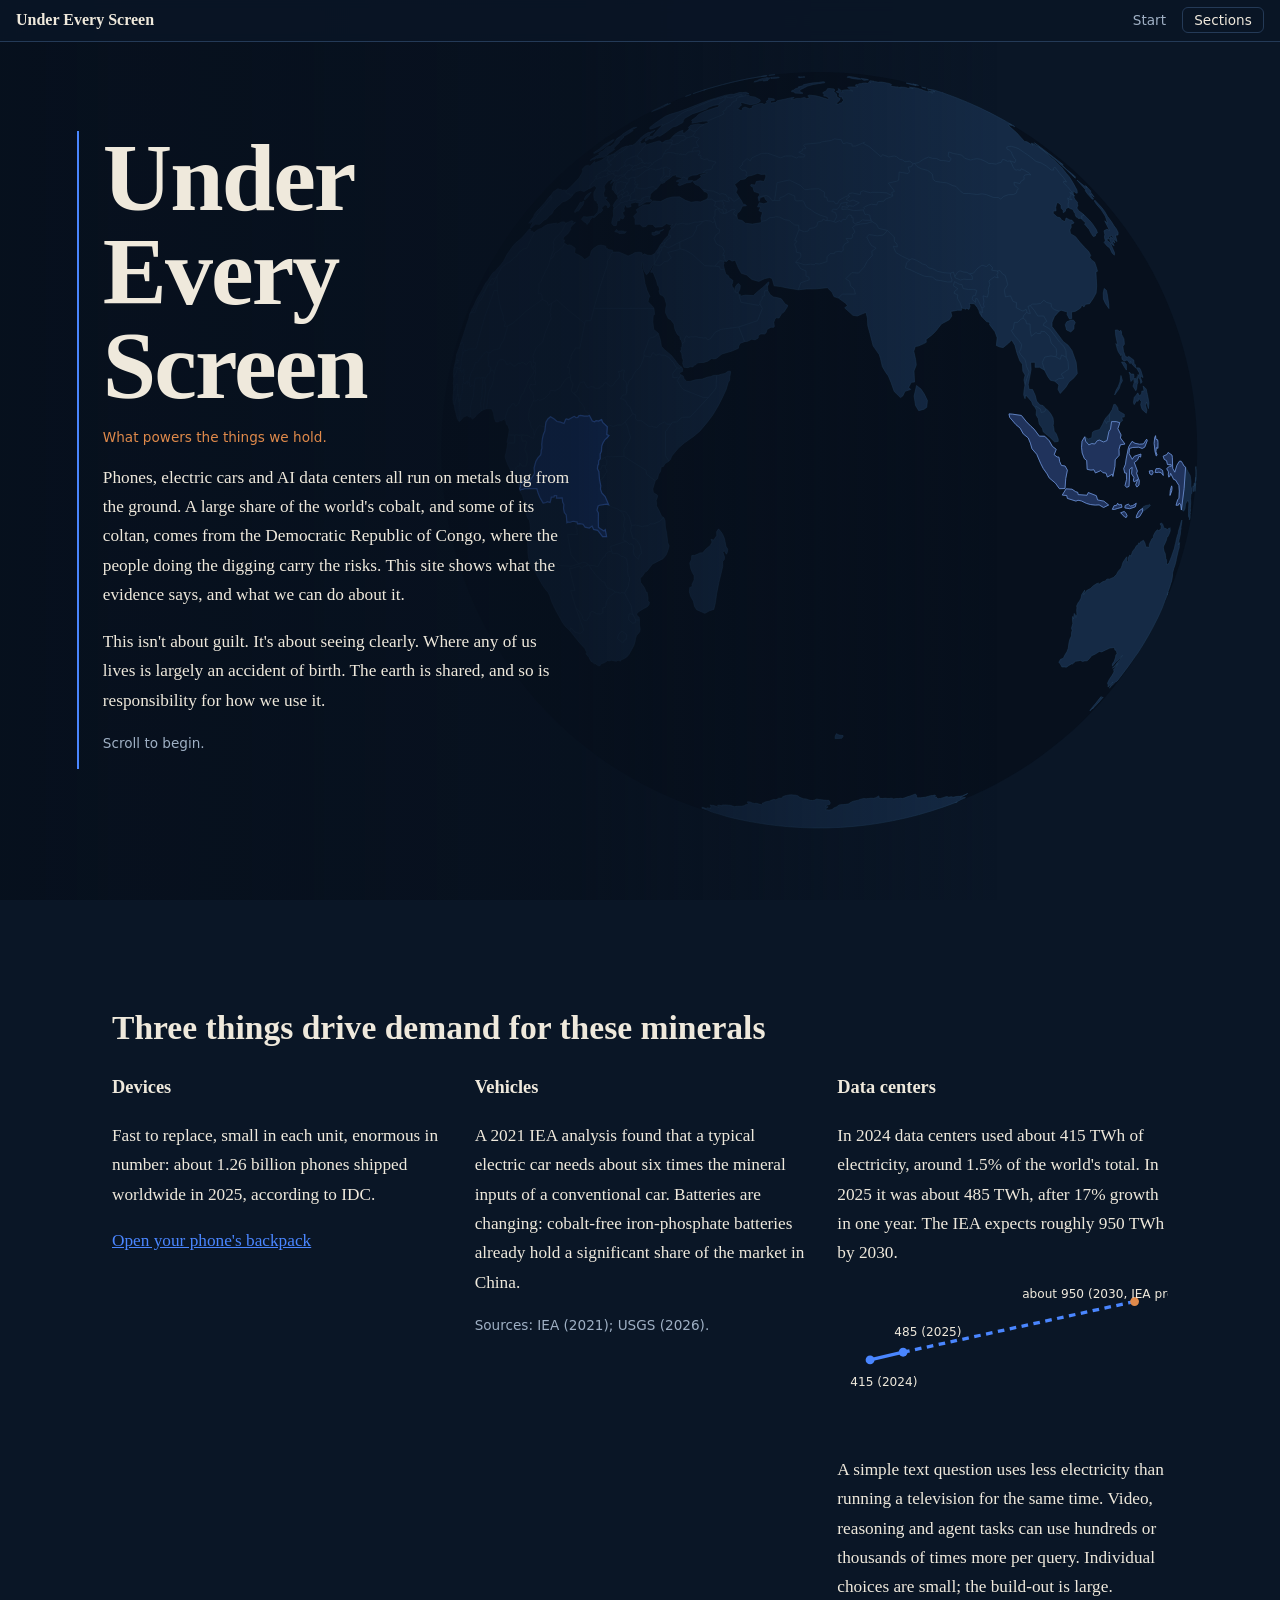
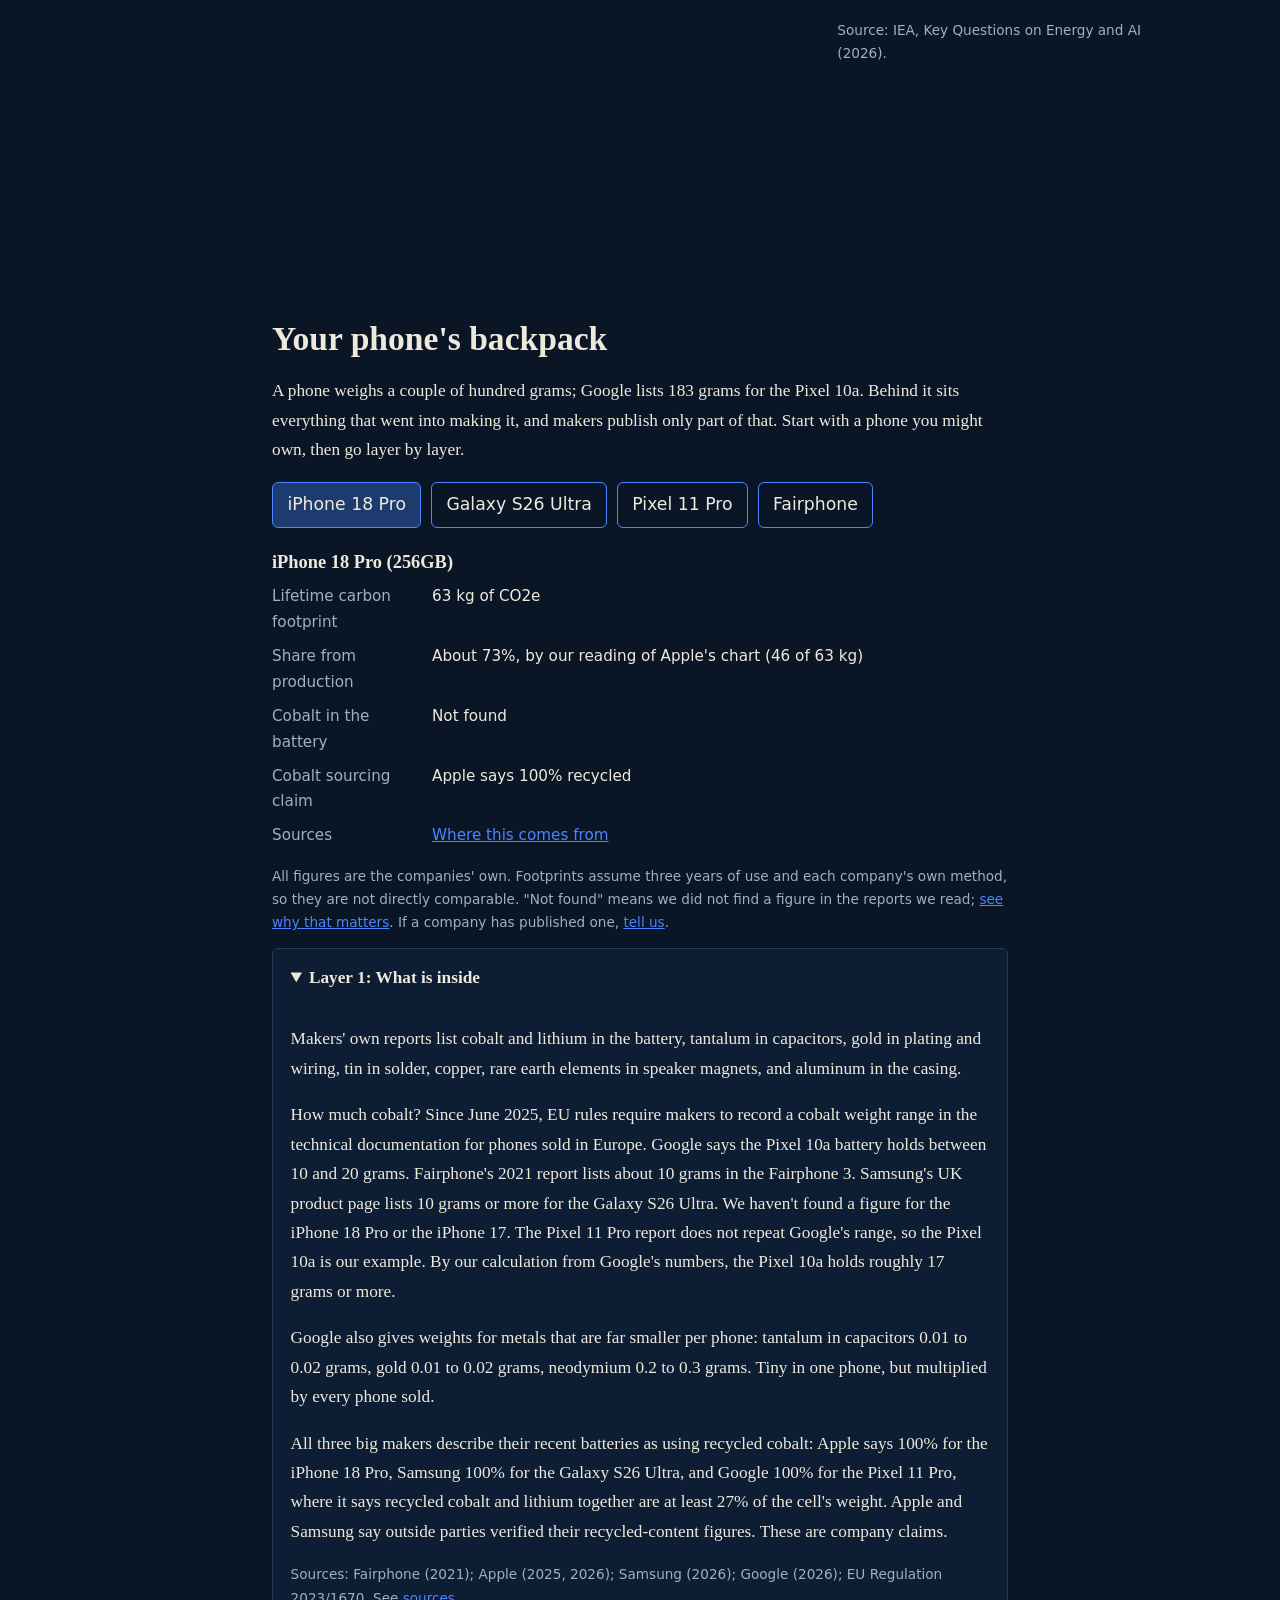
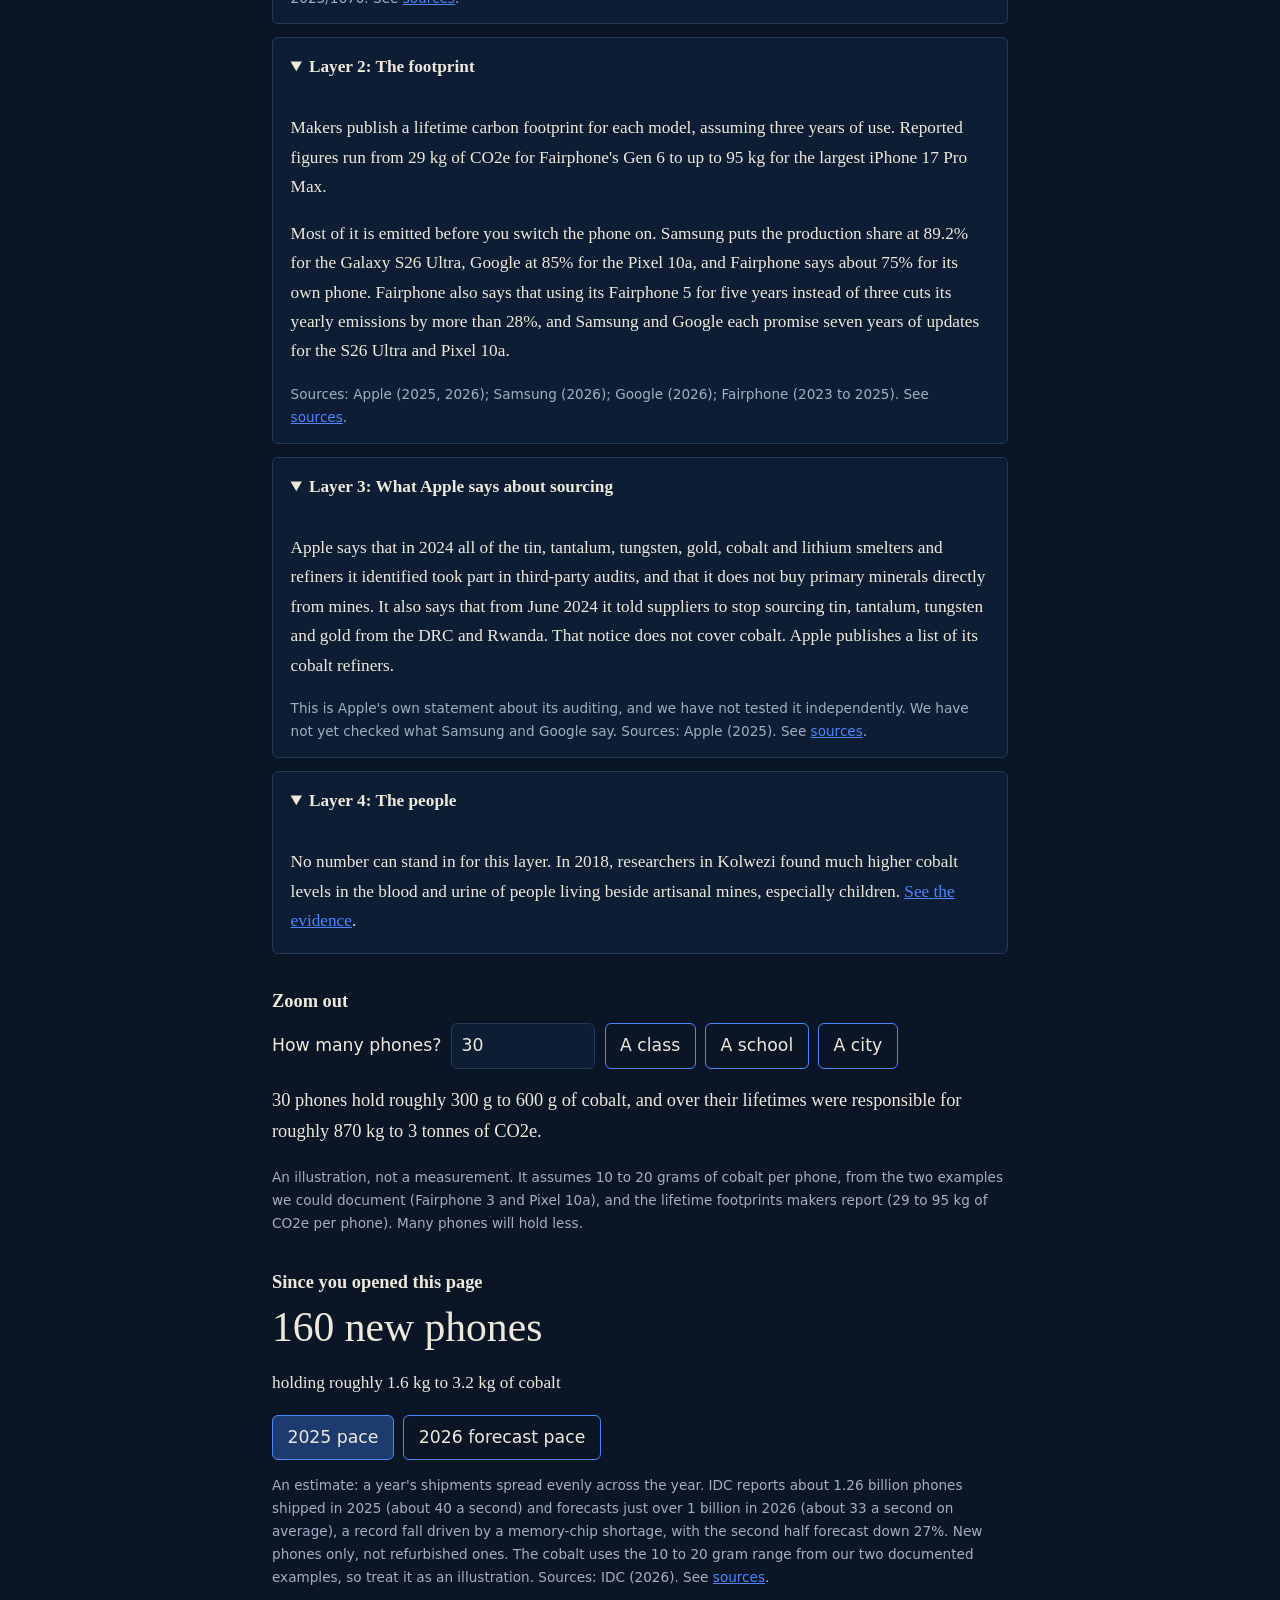
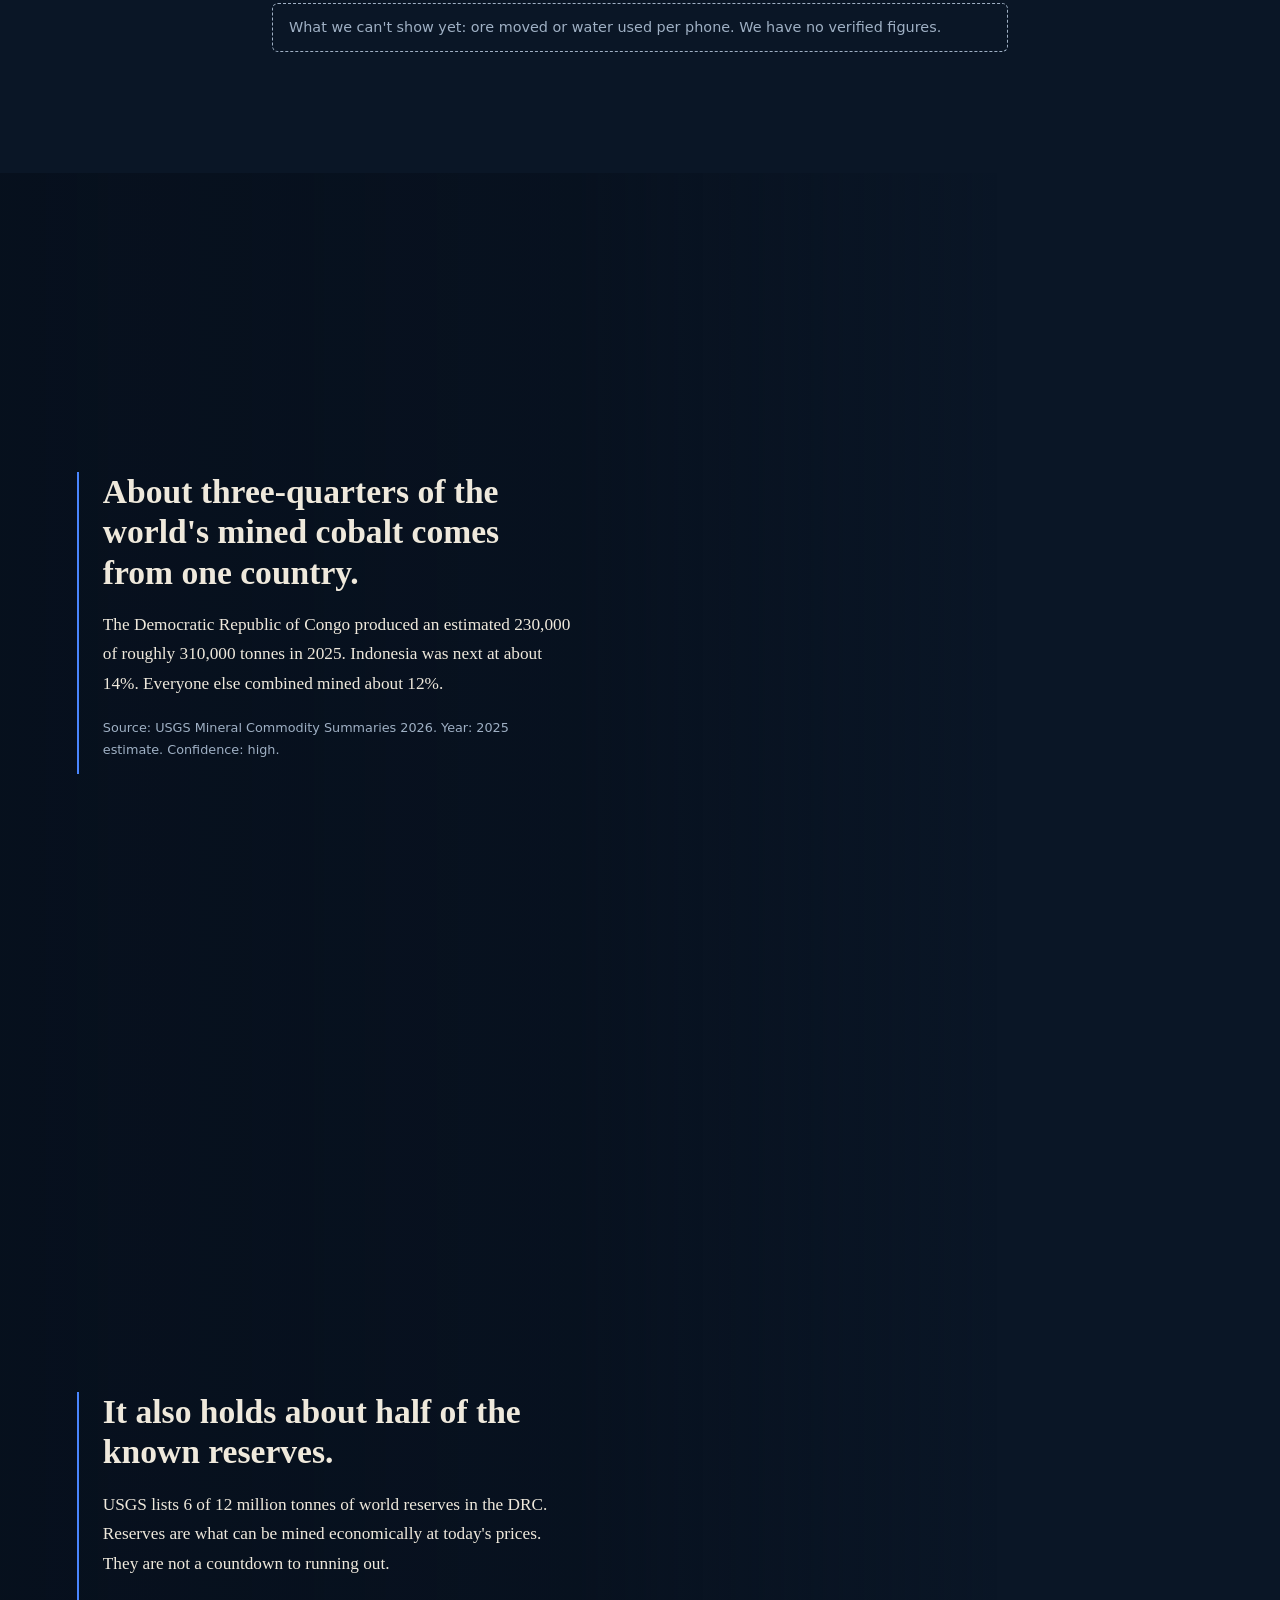
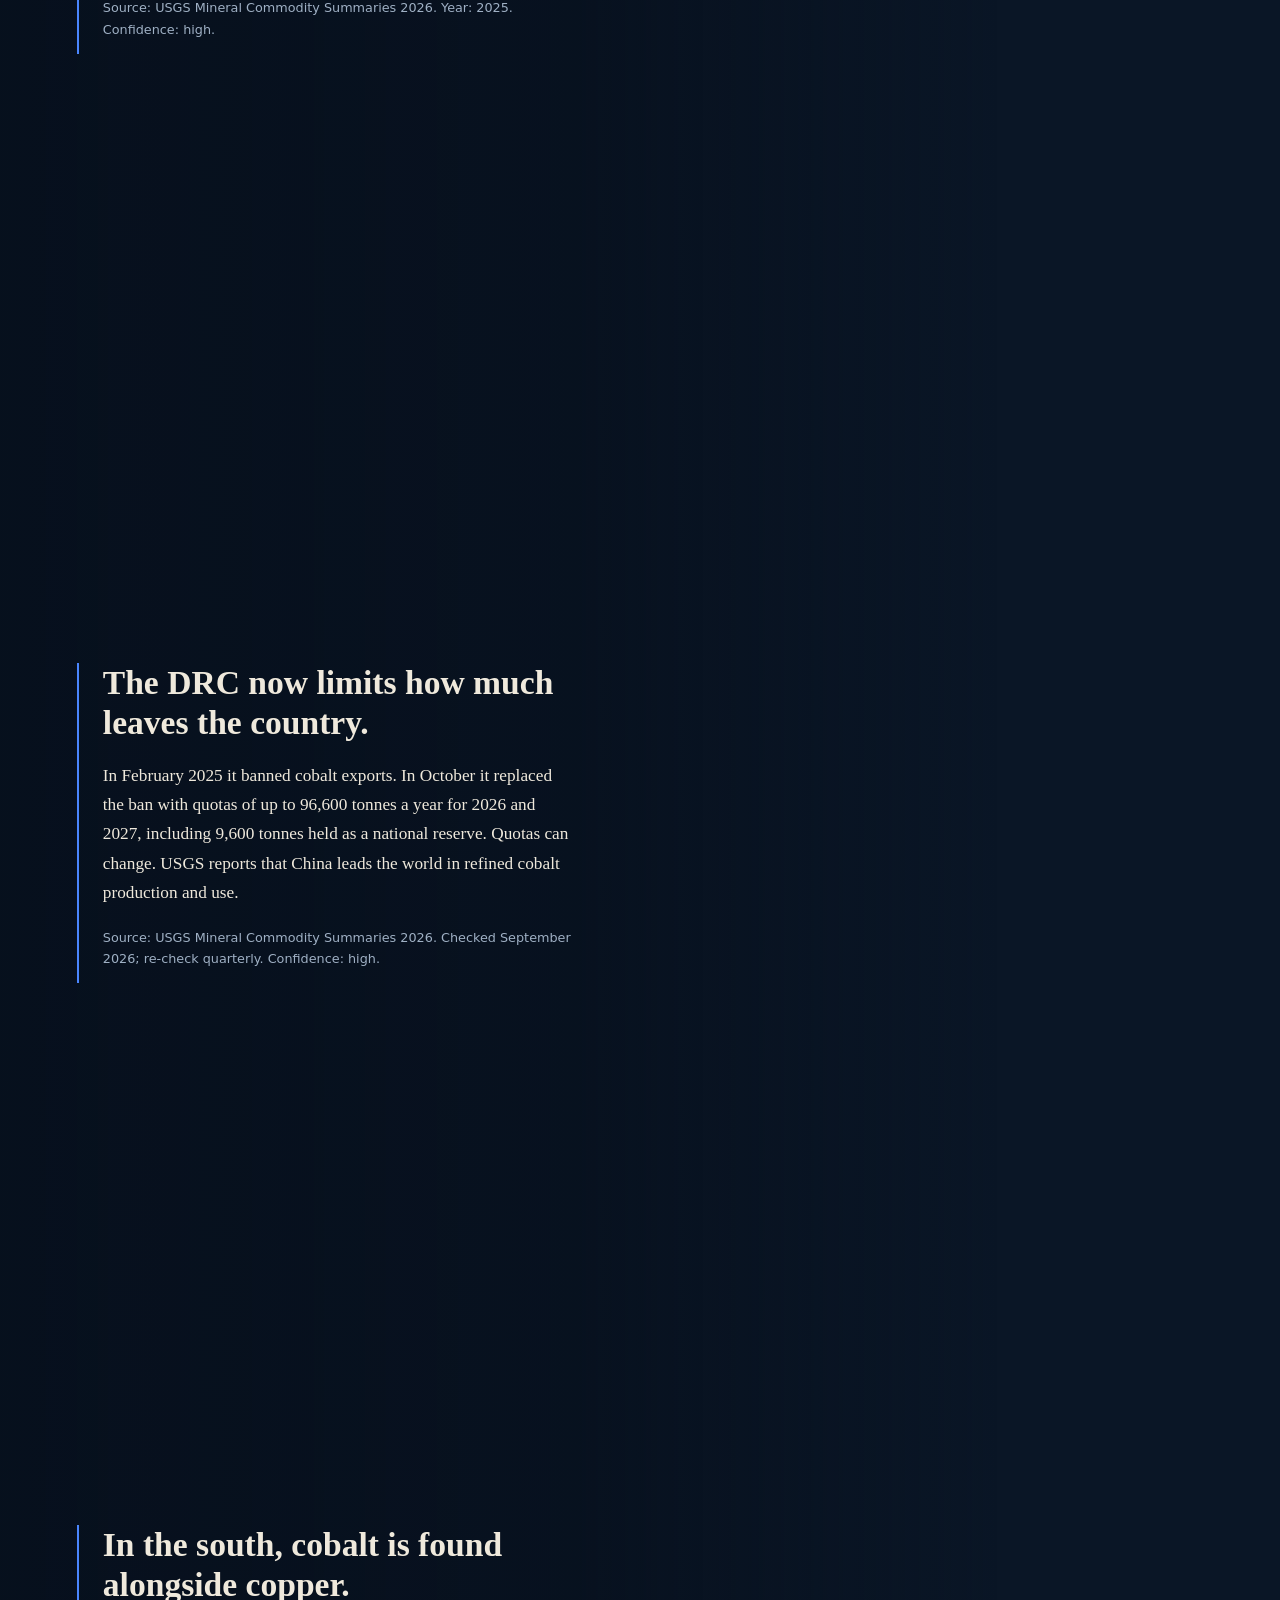
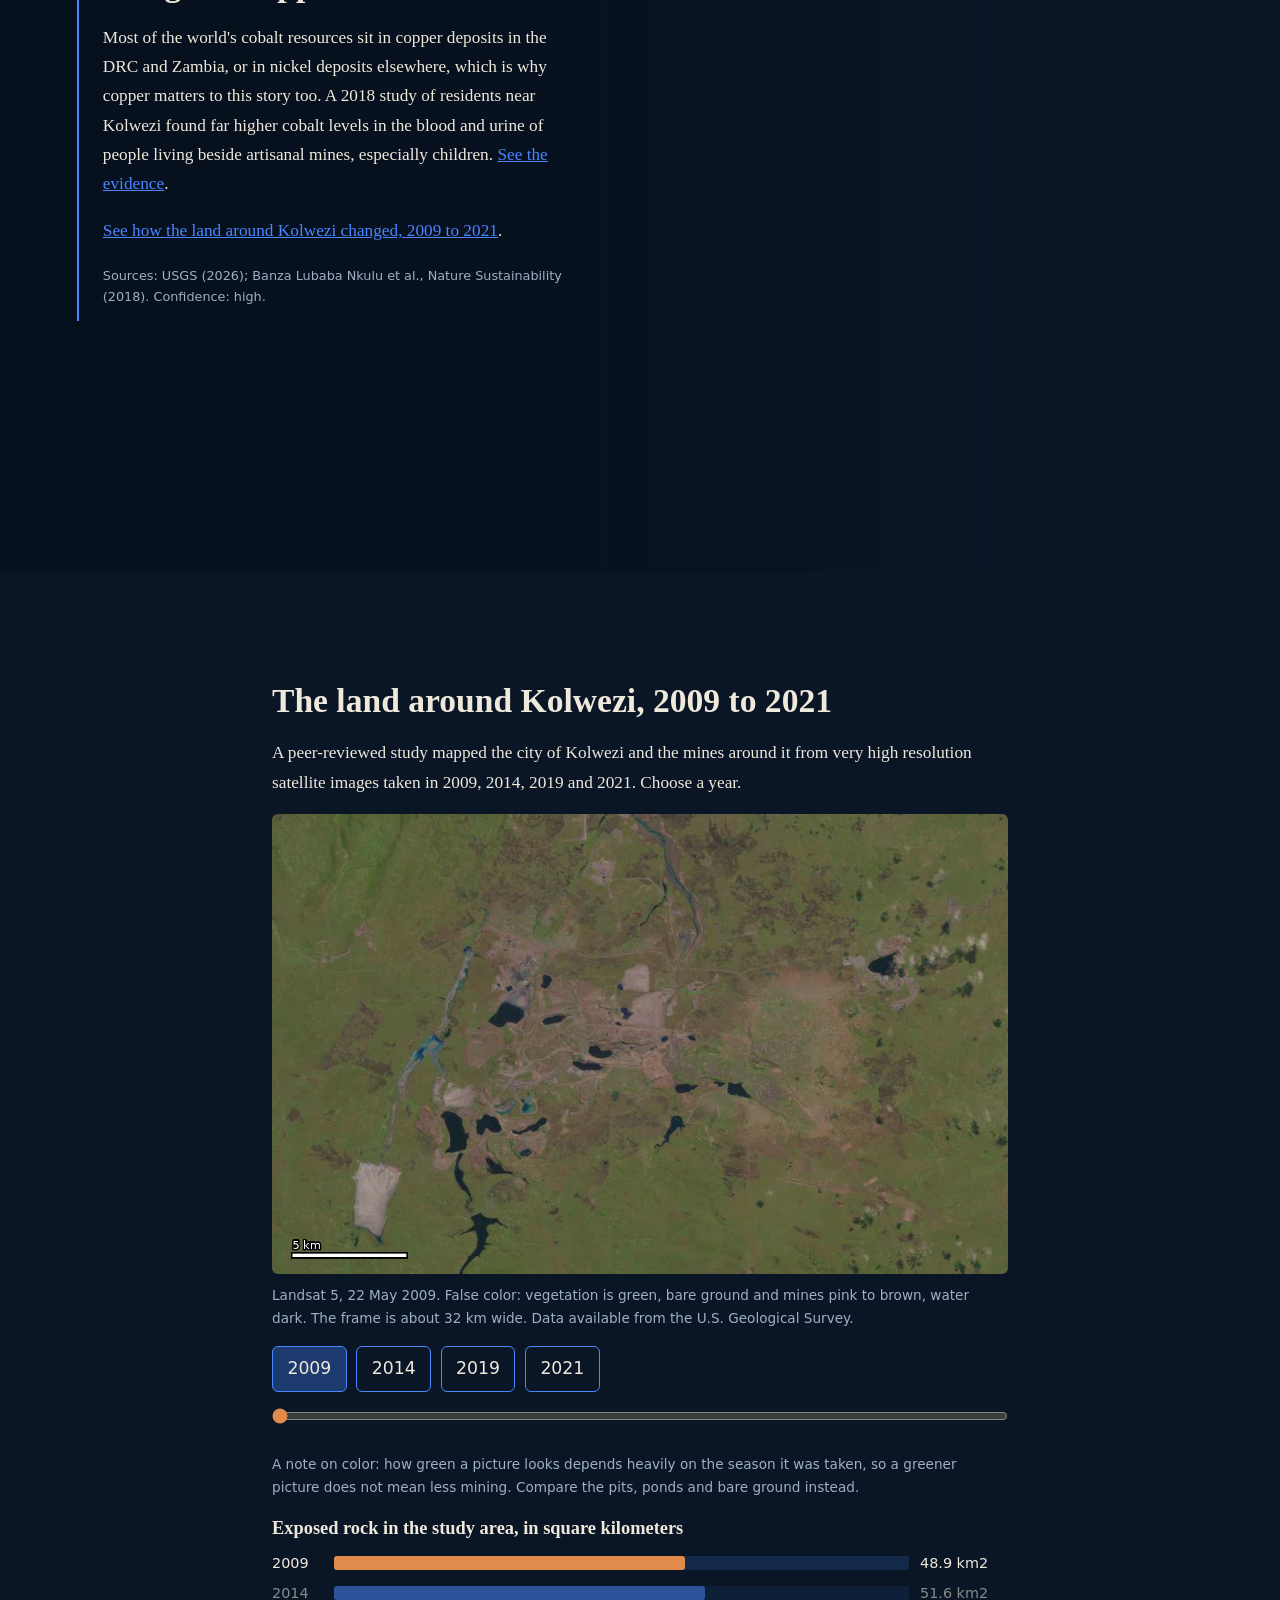
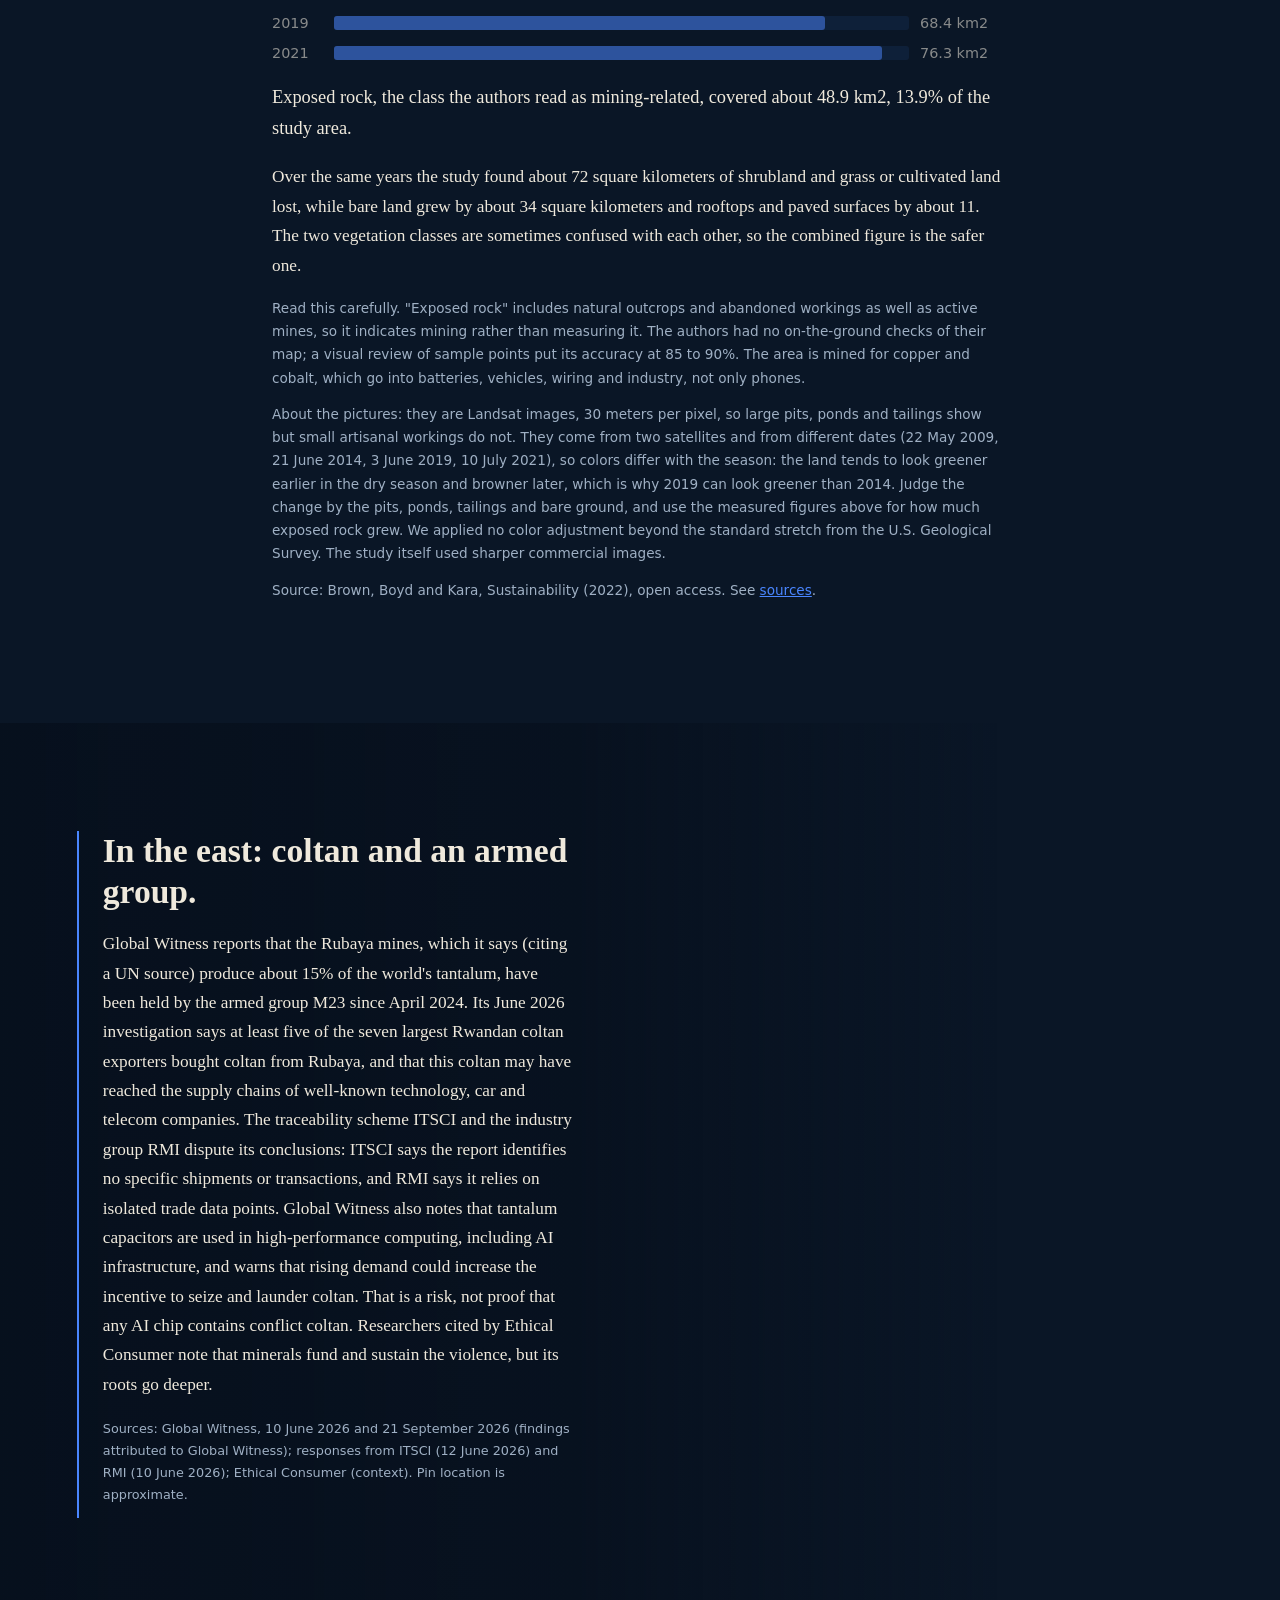
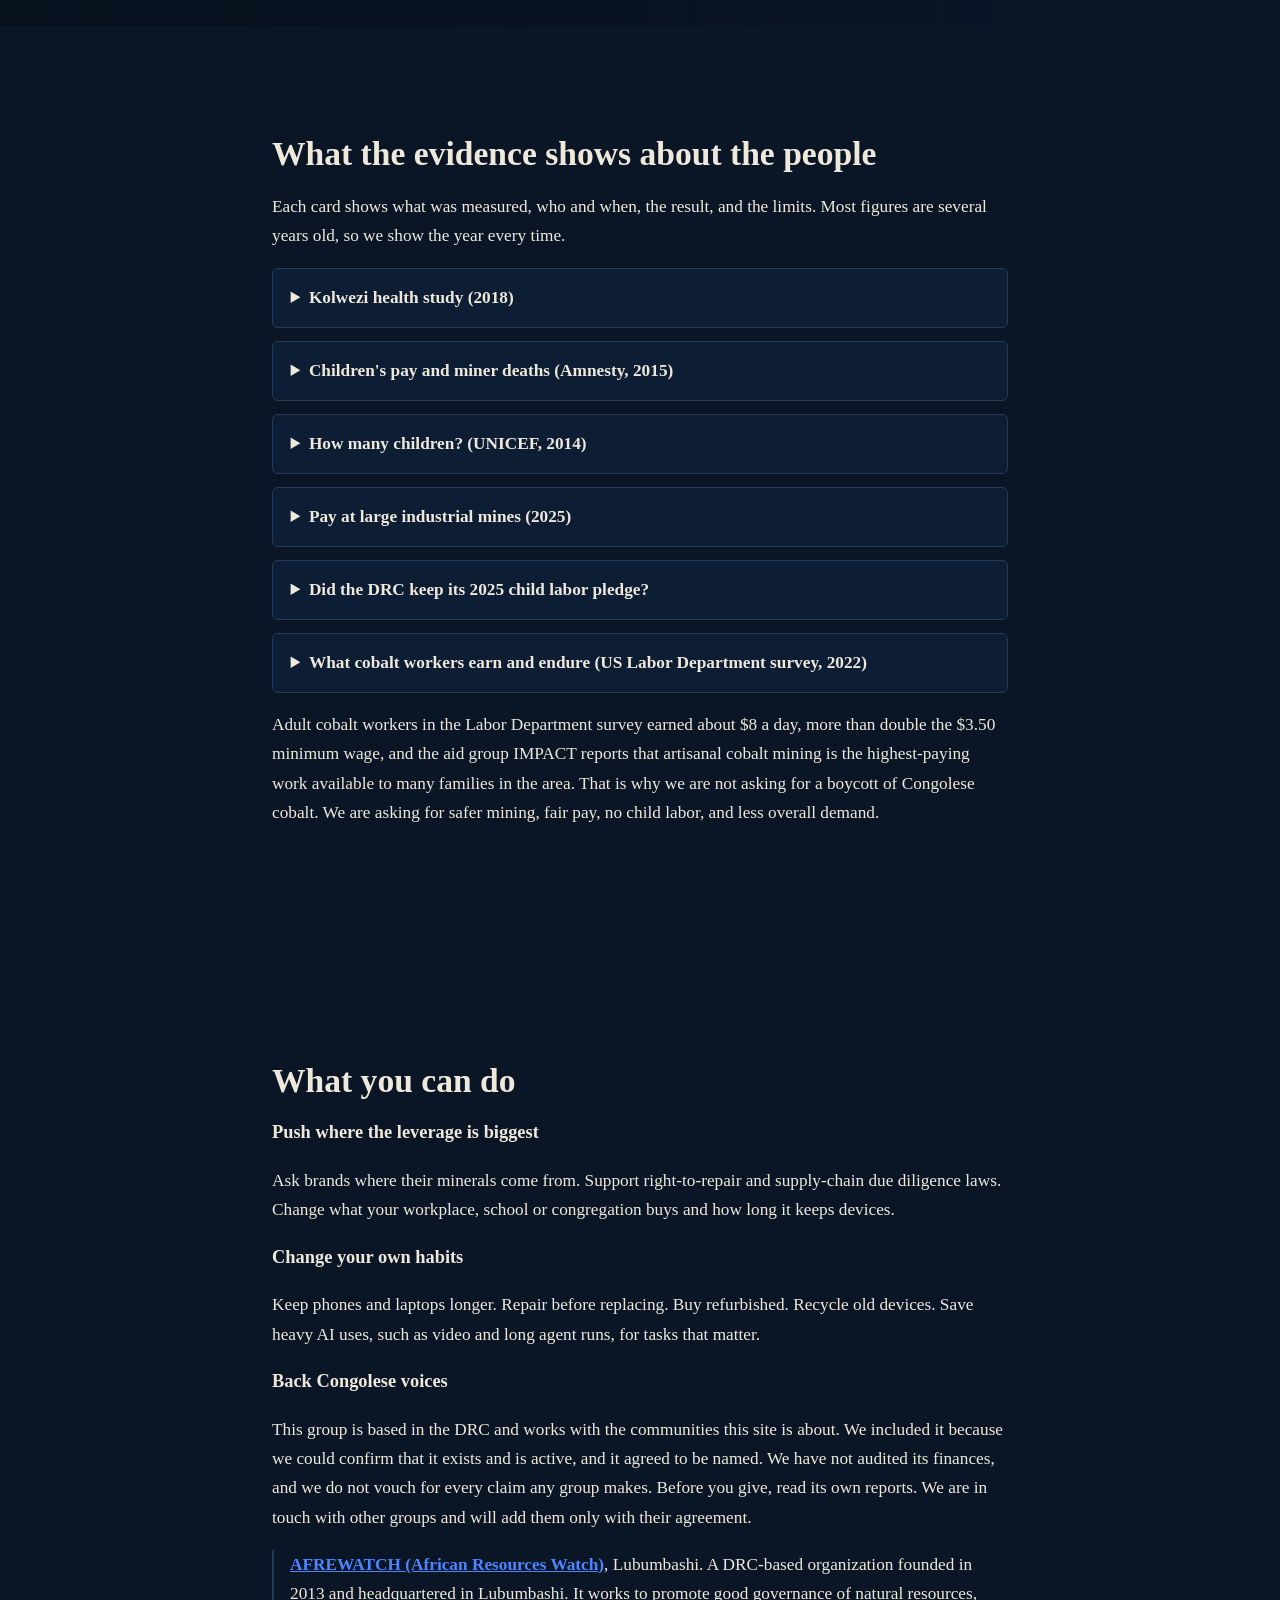
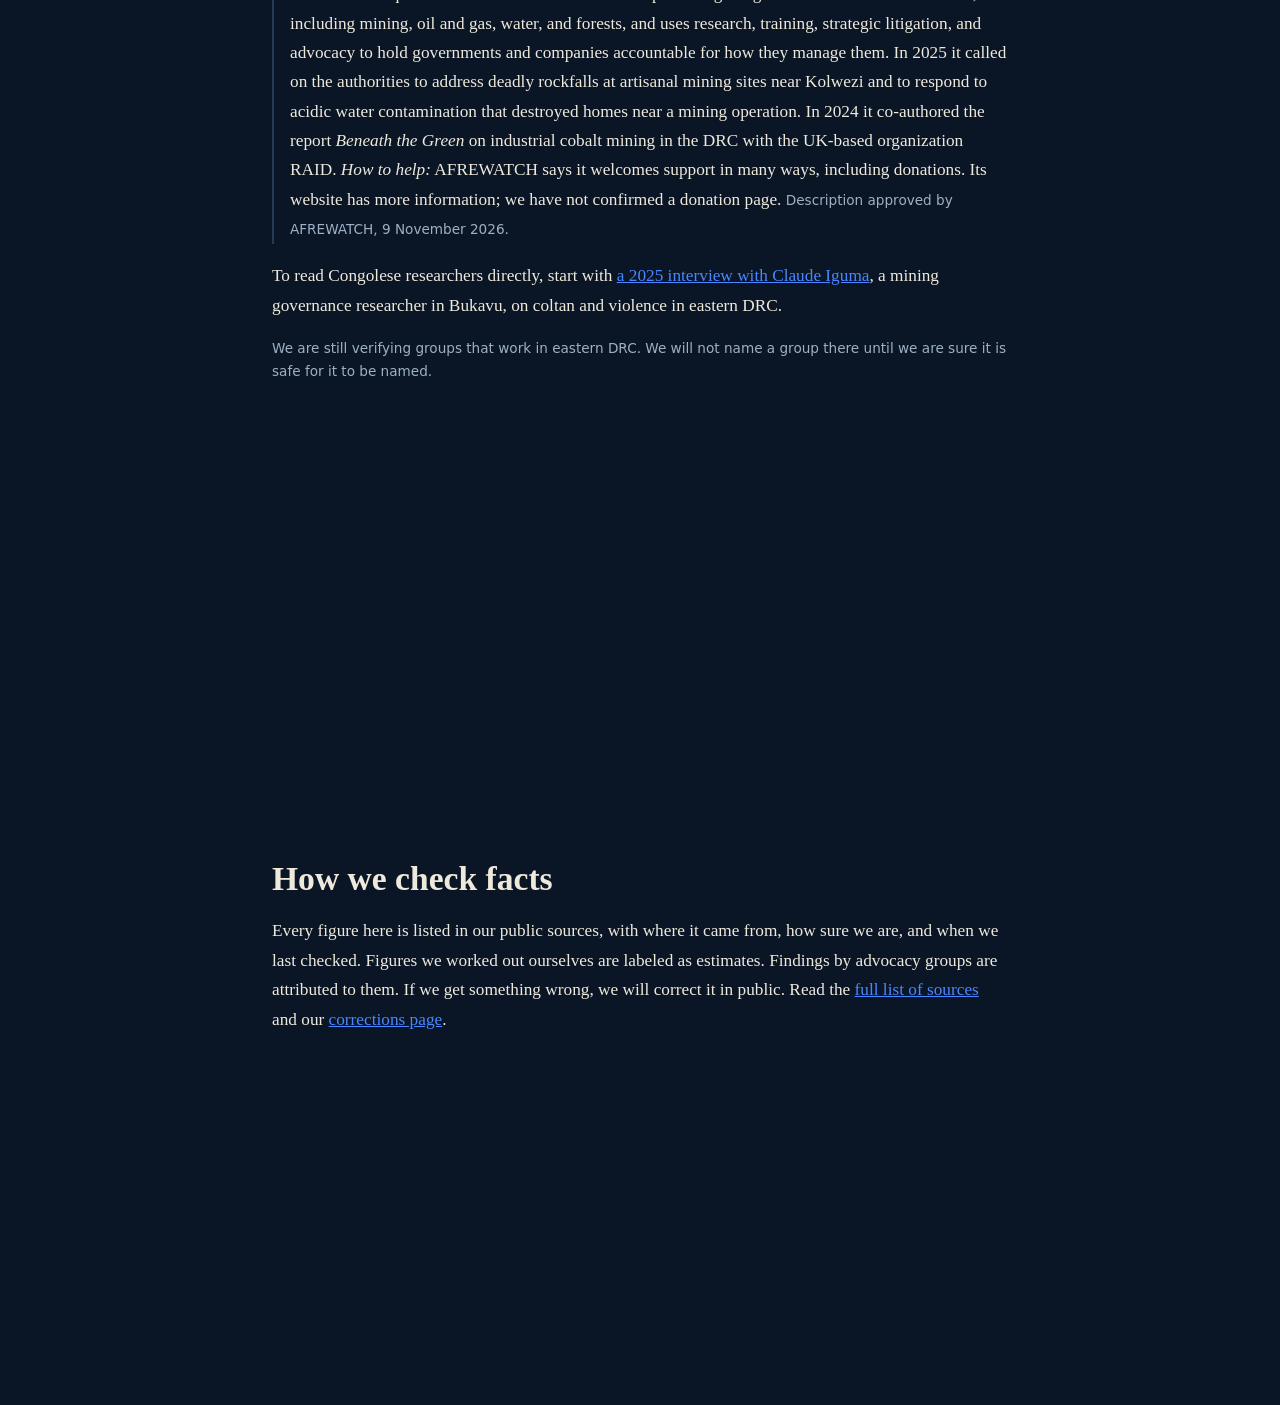
==== commit 53a4b3cb: "Add files via upload" ====
--- a/index.html
+++ b/index.html
@@ -3,7 +3,7 @@
 <meta name="viewport" content="width=device-width,initial-scale=1">
 <title>Under Every Screen</title>
 <meta name="description" content="What powers the things we hold: the minerals behind phones, electric cars and AI data centers, and the people who dig them.">
-<link rel="icon" href="favicon.svg" type="image/svg+xml"><meta property="og:type" content="website"><meta property="og:site_name" content="Under Every Screen"><meta property="og:title" content="Under Every Screen"><meta property="og:description" content="What powers the things we hold: the minerals behind phones, electric cars and AI data centers, and the people who dig them."><meta name="twitter:card" content="summary_large_image"><link rel="stylesheet" href="style.css"></head>
+<link rel="icon" href="favicon.svg" type="image/svg+xml"><meta property="og:type" content="website"><meta property="og:site_name" content="Under Every Screen"><meta property="og:title" content="Under Every Screen"><meta property="og:description" content="What powers the things we hold: the minerals behind phones, electric cars and AI data centers, and the people who dig them."><meta name="twitter:card" content="summary_large_image"><meta property="og:image" content="https://evageekoorosh-design.github.io/under-every-screen/images/share.png"><meta property="og:url" content="https://evageekoorosh-design.github.io/under-every-screen/"><link rel="stylesheet" href="style.css"></head>
 <body>
 <header id="bar"><a class="brand" href="#top">Under Every Screen</a><span class="here" id="here" aria-live="off">Start</span>
 <button type="button" id="menu-btn" aria-expanded="false" aria-controls="menu">Sections</button><div id="progress" aria-hidden="true"></div>
@@ -170,10 +170,9 @@
 <h3>Push where the leverage is biggest</h3><p>Ask brands where their minerals come from. Support right-to-repair and supply-chain due diligence laws. Change what your workplace, school or congregation buys and how long it keeps devices.</p>
 <h3>Change your own habits</h3><p>Keep phones and laptops longer. Repair before replacing. Buy refurbished. Recycle old devices. Save heavy AI uses, such as video and long agent runs, for tasks that matter.</p>
 <h3>Back Congolese voices</h3>
-<p>These groups are based in the DRC and work with the communities this site is about. We included them because we could confirm that they exist and are active. We have not audited their finances, and we do not vouch for every claim any group makes. Before you give, read their own reports.</p>
+<p>This group is based in the DRC and works with the communities this site is about. We included it because we could confirm that it exists and is active, and it agreed to be named. We have not audited its finances, and we do not vouch for every claim any group makes. Before you give, read its own reports. We are in touch with other groups and will add them only with their agreement.</p>
 <ul class="orgs">
 <li><strong><a href="https://www.afrewatch.org">AFREWATCH (African Resources Watch)</a></strong>, Lubumbashi. A DRC-based organization founded in 2013 and headquartered in Lubumbashi. It works to promote good governance of natural resources, including mining, oil and gas, water, and forests, and uses research, training, strategic litigation, and advocacy to hold governments and companies accountable for how they manage them. In 2025 it called on the authorities to address deadly rockfalls at artisanal mining sites near Kolwezi and to respond to acidic water contamination that destroyed homes near a mining operation. In 2024 it co-authored the report <em>Beneath the Green</em> on industrial cobalt mining in the DRC with the UK-based organization RAID. <em>How to help:</em> AFREWATCH says it welcomes support in many ways, including donations. Its website has more information; we have not confirmed a donation page. <span class="fine">Description approved by AFREWATCH, 9 November 2026.</span></li>
-<li><strong><a href="https://congo.gsif.it/">Bon Pasteur Kolwezi</a></strong>, Kolwezi. A Congolese nonprofit founded in 2012 by the Good Shepherd sisters, working on child protection, schooling, women's empowerment and alternative livelihoods in artisanal mining communities. In 2019 it opened a center for about 1,000 children. <em>How to help:</em> it works with the Rome-based Good Shepherd International Foundation, which takes donations on its Congo page. Projects it takes part in have been funded by the European Union and, for the children's center, by a mining company, ERG.</li>
 </ul>
 <p>To read Congolese researchers directly, start with <a href="https://lens.civicus.org/interview/international-demand-for-coltan-is-linked-to-violence-in-the-drc/">a 2025 interview with Claude Iguma</a>, a mining governance researcher in Bukavu, on coltan and violence in eastern DRC.</p>
 <p class="fine">We are still verifying groups that work in eastern DRC. We will not name a group there until we are sure it is safe for it to be named.</p>
